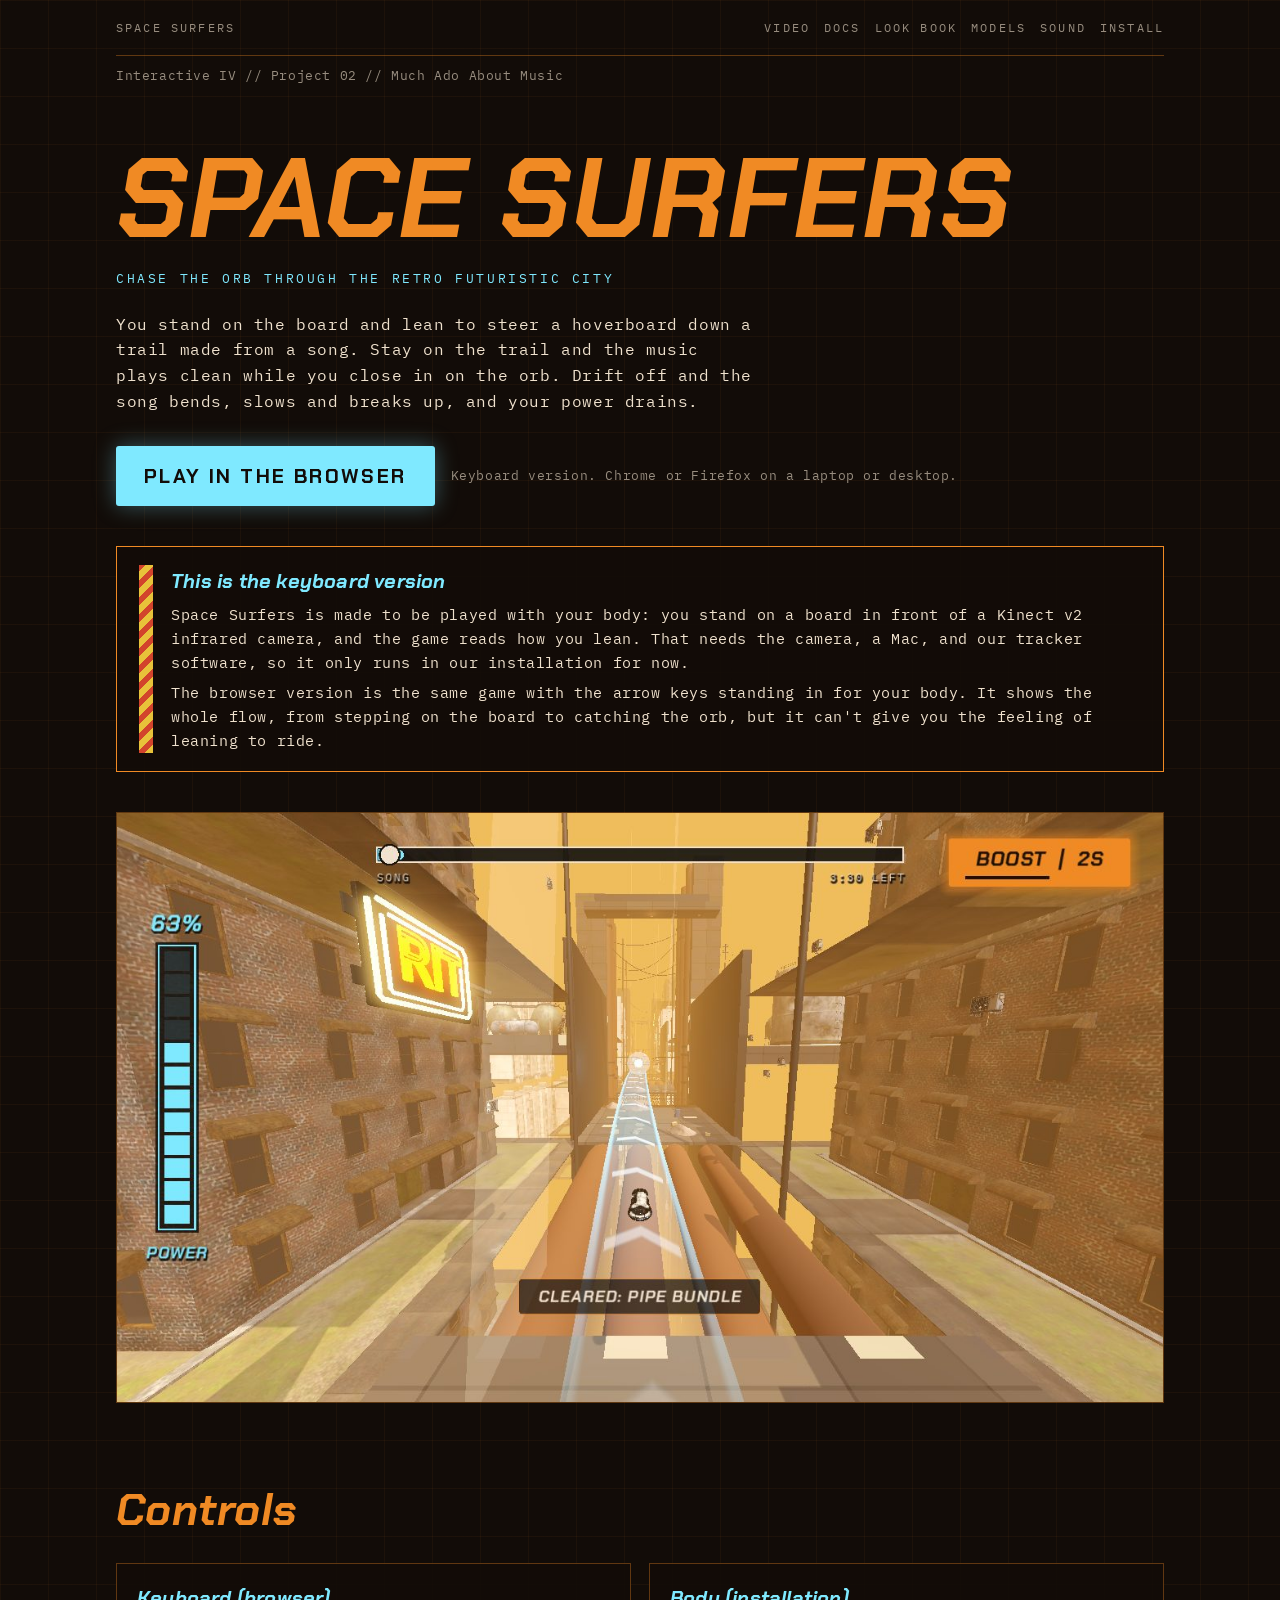
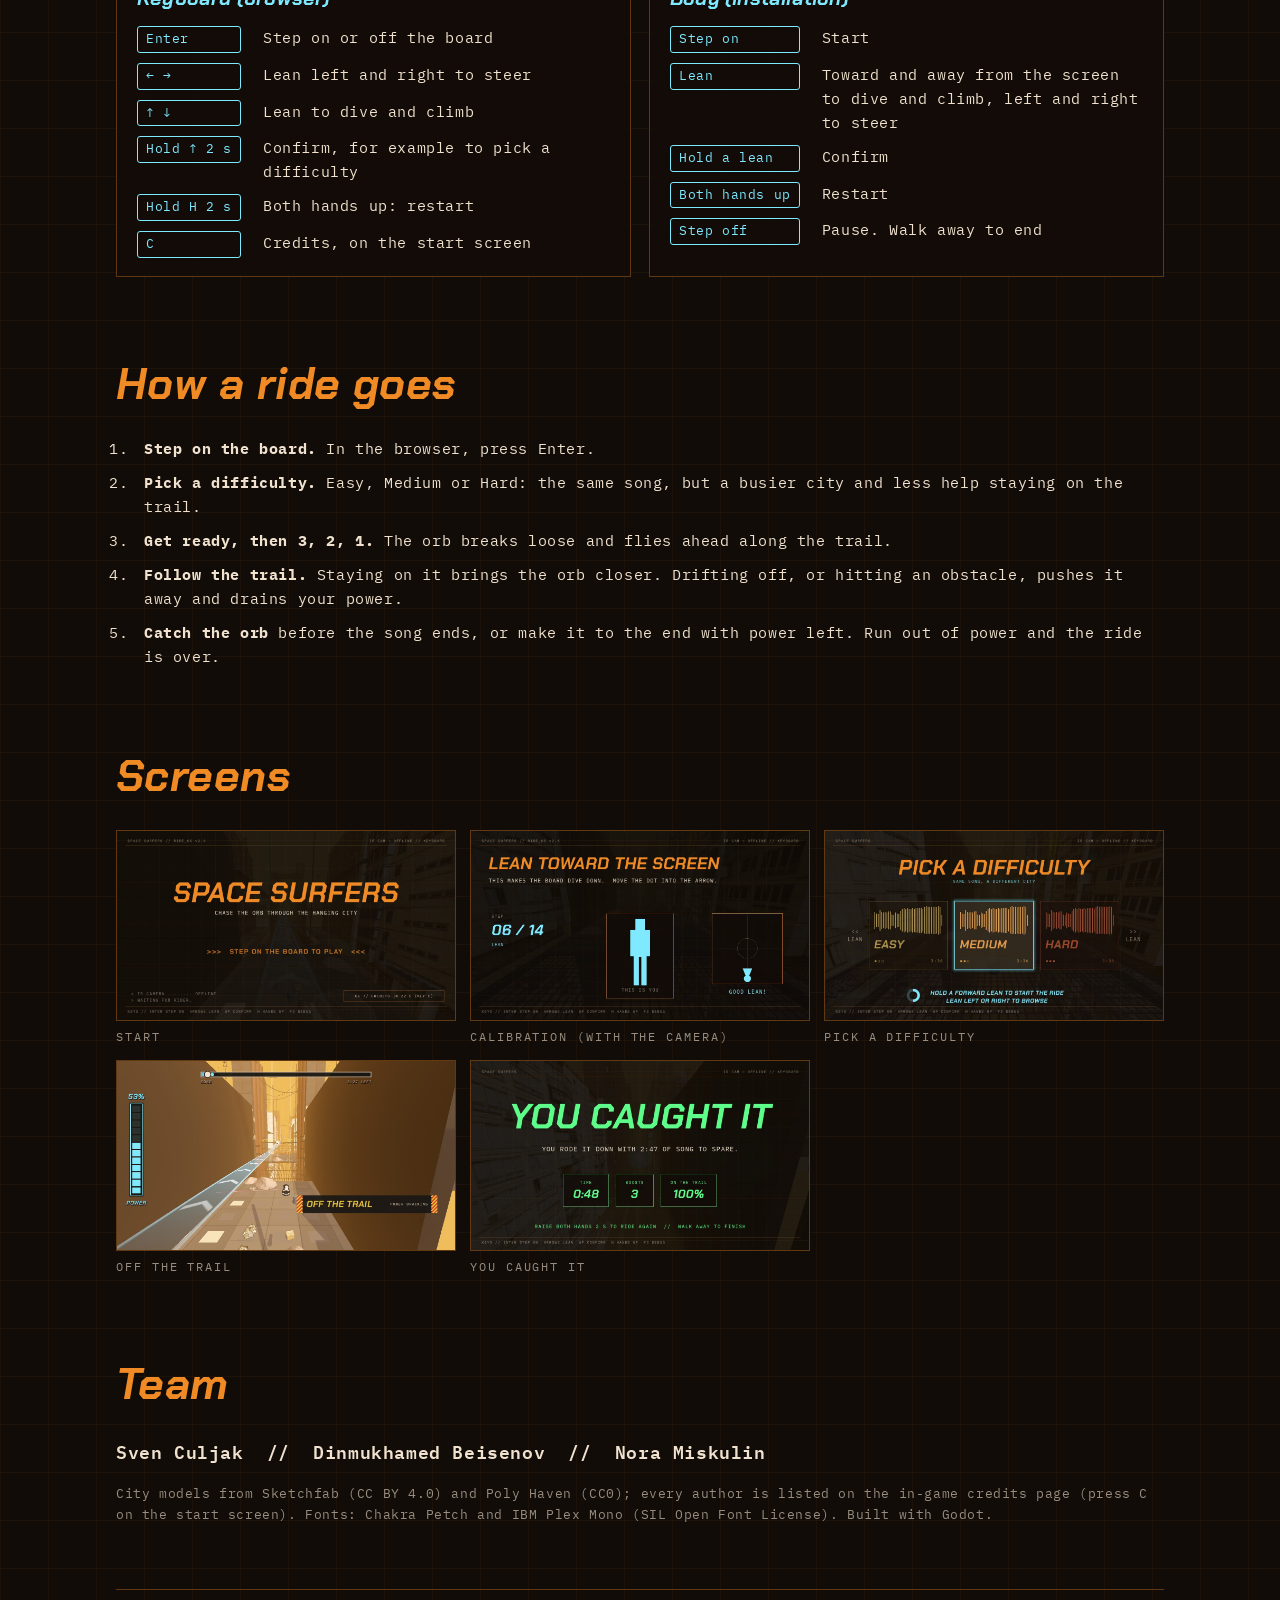
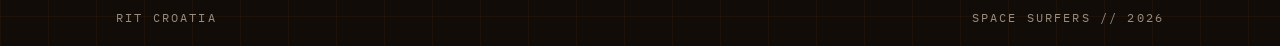
==== index.html @ fe0b9320 "Match one-pager wording: retro futuristic city, demo video Co-Authored-By: Claude Opus 5.5 <noreply@" ====
<!doctype html>
<html lang="en">
<head>
<meta charset="utf-8">
<meta name="viewport" content="width=device-width, initial-scale=1">
<title>Space Surfers</title>
<meta name="description" content="Ride a hoverboard down a trail made from a song. A body-controlled game by Sven Culjak, Dinmukhamed Beisenov and Nora Miskulin.">
<link rel="preconnect" href="https://fonts.googleapis.com">
<link rel="preconnect" href="https://fonts.gstatic.com" crossorigin>
<link href="https://fonts.googleapis.com/css2?family=Chakra+Petch:ital,wght@0,700;1,700&family=IBM+Plex+Mono:wght@400;600&display=swap" rel="stylesheet">
<style>
  :root {
    --bg: #120c08;
    --panel: rgba(18, 11, 7, 0.86);
    --orange: #f08a24;
    --blue: #7fe9ff;
    --ink: #f0e2ce;
    --dim: rgba(240, 226, 206, 0.6);
    --rule: rgba(240, 138, 36, 0.35);
  }
  * { box-sizing: border-box; }
  html { scroll-behavior: smooth; }
  body {
    margin: 0;
    background-color: var(--bg);
    background-image:
      linear-gradient(rgba(240, 138, 36, 0.05) 1px, transparent 1px),
      linear-gradient(90deg, rgba(240, 138, 36, 0.05) 1px, transparent 1px);
    background-size: 48px 48px;
    color: var(--ink);
    font-family: "IBM Plex Mono", ui-monospace, Menlo, monospace;
    font-size: 15px;
    line-height: 1.6;
    letter-spacing: 0.04em;
  }
  a { color: var(--blue); }
  .wrap { max-width: 1080px; margin: 0 auto; padding: 0 16px; }
  header.bar, footer.bar {
    display: flex; justify-content: space-between; gap: 16px; flex-wrap: wrap;
    font-size: 12px; color: var(--dim); text-transform: uppercase; letter-spacing: 0.18em;
    padding: 18px 0; border-bottom: 1px solid var(--rule);
  }
  .topnav { display: flex; gap: 14px; flex-wrap: wrap; }
  .topnav a { color: var(--dim); text-decoration: none; }
  .topnav a:hover { color: var(--orange); }
  footer.bar { border-bottom: 0; border-top: 1px solid var(--rule); margin-top: 64px; }
  h1, h2, h3 { font-family: "Chakra Petch", sans-serif; font-style: italic; font-weight: 700; color: var(--orange); margin: 0; letter-spacing: 0.01em; }
  h1 { font-size: clamp(48px, 10vw, 112px); line-height: 1; margin-top: 56px; }
  h2 { font-size: clamp(28px, 5vw, 44px); margin: 72px 0 18px; }
  h3 { font-size: 20px; color: var(--blue); }
  .tag { font-size: 13px; color: var(--blue); text-transform: uppercase; letter-spacing: 0.2em; margin: 14px 0 0; }
  .lead { max-width: 640px; font-size: 16px; margin: 22px 0 0; }
  .cta { display: flex; gap: 16px; flex-wrap: wrap; align-items: center; margin-top: 32px; }
  .btn {
    display: inline-block; font-family: "Chakra Petch", sans-serif; font-weight: 700; font-size: 20px;
    letter-spacing: 0.12em; text-transform: uppercase; text-decoration: none;
    color: var(--bg); background: var(--blue); padding: 14px 28px; border-radius: 3px;
    box-shadow: 0 0 22px rgba(127, 233, 255, 0.35);
  }
  .btn:hover { filter: brightness(1.1); }
  .note { font-size: 13px; color: var(--dim); }
  .hero-shot { margin-top: 40px; border: 1px solid var(--rule); width: 100%; height: auto; display: block; }
  .notice {
    margin-top: 40px; border: 1px solid var(--orange); background: var(--panel); padding: 18px 22px;
    display: grid; grid-template-columns: 14px 1fr; gap: 18px;
  }
  .notice .stripe { background: repeating-linear-gradient(-45deg, #e8c23a 0 6px, #d2442c 6px 12px); }
  .notice p { margin: 6px 0 0; }
  .grid { display: grid; gap: 18px; grid-template-columns: repeat(auto-fit, minmax(240px, 1fr)); }
  .card { border: 1px solid var(--rule); background: var(--panel); padding: 18px 20px; }
  .card p { margin: 8px 0 0; }
  .keys { display: grid; grid-template-columns: max-content 1fr; gap: 10px 22px; align-items: baseline; }
  kbd {
    font-family: inherit; font-size: 13px; color: var(--blue); border: 1px solid var(--blue);
    padding: 2px 8px; border-radius: 3px; white-space: nowrap;
  }
  ol.steps { padding-left: 22px; margin: 0; }
  ol.steps li { margin: 0 0 10px; padding-left: 6px; }
  .shots { display: grid; gap: 14px; grid-template-columns: repeat(auto-fit, minmax(300px, 1fr)); }
  figure { margin: 0; }
  figure img { width: 100%; height: auto; aspect-ratio: 16 / 9; object-fit: cover; display: block; border: 1px solid var(--rule); }
  figcaption { font-size: 12px; color: var(--dim); text-transform: uppercase; letter-spacing: 0.16em; margin-top: 6px; }
  .team-names { font-size: 18px; font-weight: 600; margin: 0; }
  @media (max-width: 560px) {
    .keys { grid-template-columns: 1fr; gap: 2px; }
    .keys > span { margin-bottom: 10px; }
  }
</style>
</head>
<body>
<div class="wrap">
  <header class="bar">
    <span>Space Surfers</span>
    <nav class="topnav"><a href="video/">Video</a><a href="docs/">Docs</a><a href="lookbook/">Look book</a><a href="models/">Models</a><a href="sound/">Sound</a><a href="install/">Install</a></nav>
  </header>
  <p class="note" style="margin:10px 0 0">Interactive IV // Project 02 // Much Ado About Music</p>

  <h1>SPACE SURFERS</h1>
  <p class="tag">Chase the orb through the retro futuristic city</p>
  <p class="lead">You stand on the board and lean to steer a hoverboard down a trail made from a song. Stay on the trail and the music plays clean while you close in on the orb. Drift off and the song bends, slows and breaks up, and your power drains.</p>
  <div class="cta">
    <a class="btn" href="play/">Play in the browser</a>
    <span class="note">Keyboard version. Chrome or Firefox on a laptop or desktop.</span>
  </div>

  <div class="notice">
    <div class="stripe" aria-hidden="true"></div>
    <div>
      <h3>This is the keyboard version</h3>
      <p>Space Surfers is made to be played with your body: you stand on a board in front of a Kinect v2 infrared camera, and the game reads how you lean. That needs the camera, a Mac, and our tracker software, so it only runs in our installation for now.</p>
      <p>The browser version is the same game with the arrow keys standing in for your body. It shows the whole flow, from stepping on the board to catching the orb, but it can't give you the feeling of leaning to ride.</p>
    </div>
  </div>

  <img class="hero-shot" src="img/ride.jpg" alt="Riding the blue trail between apartment blocks, with the power meter on the left and the song bar at the top" width="1280" height="720">

  <h2>Controls</h2>
  <div class="grid">
    <div class="card">
      <h3>Keyboard (browser)</h3>
      <div class="keys" style="margin-top:12px">
        <kbd>Enter</kbd><span>Step on or off the board</span>
        <kbd>← →</kbd><span>Lean left and right to steer</span>
        <kbd>↑ ↓</kbd><span>Lean to dive and climb</span>
        <kbd>Hold ↑ 2 s</kbd><span>Confirm, for example to pick a difficulty</span>
        <kbd>Hold H 2 s</kbd><span>Both hands up: restart</span>
        <kbd>C</kbd><span>Credits, on the start screen</span>
      </div>
    </div>
    <div class="card">
      <h3>Body (installation)</h3>
      <div class="keys" style="margin-top:12px">
        <kbd>Step on</kbd><span>Start</span>
        <kbd>Lean</kbd><span>Toward and away from the screen to dive and climb, left and right to steer</span>
        <kbd>Hold a lean</kbd><span>Confirm</span>
        <kbd>Both hands up</kbd><span>Restart</span>
        <kbd>Step off</kbd><span>Pause. Walk away to end</span>
      </div>
    </div>
  </div>

  <h2>How a ride goes</h2>
  <ol class="steps">
    <li><b>Step on the board.</b> In the browser, press Enter.</li>
    <li><b>Pick a difficulty.</b> Easy, Medium or Hard: the same song, but a busier city and less help staying on the trail.</li>
    <li><b>Get ready, then 3, 2, 1.</b> The orb breaks loose and flies ahead along the trail.</li>
    <li><b>Follow the trail.</b> Staying on it brings the orb closer. Drifting off, or hitting an obstacle, pushes it away and drains your power.</li>
    <li><b>Catch the orb</b> before the song ends, or make it to the end with power left. Run out of power and the ride is over.</li>
  </ol>

  <h2>Screens</h2>
  <div class="shots">
    <figure><img src="img/start.jpg" alt="Start screen" loading="lazy" width="1280" height="720"><figcaption>Start</figcaption></figure>
    <figure><img src="img/calibrate.jpg" alt="Calibration: lean toward the screen, with a live lean meter" loading="lazy" width="1280" height="720"><figcaption>Calibration (with the camera)</figcaption></figure>
    <figure><img src="img/pick.jpg" alt="Pick a difficulty: Easy, Medium, Hard cards with the song's waveform" loading="lazy" width="1280" height="720"><figcaption>Pick a difficulty</figcaption></figure>
    <figure><img src="img/offtrail.jpg" alt="Off the trail warning while riding" loading="lazy" width="1280" height="720"><figcaption>Off the trail</figcaption></figure>
    <figure><img src="img/won.jpg" alt="You caught it: time, boosts and time on the trail" loading="lazy" width="1280" height="720"><figcaption>You caught it</figcaption></figure>
  </div>

  <h2>Team</h2>
  <p class="team-names">Sven Culjak &nbsp;//&nbsp; Dinmukhamed Beisenov &nbsp;//&nbsp; Nora Miskulin</p>
  <p class="note" style="margin-top:18px">City models from Sketchfab (CC BY 4.0) and Poly Haven (CC0); every author is listed on the in-game credits page (press C on the start screen). Fonts: Chakra Petch and IBM Plex Mono (SIL Open Font License). Built with Godot.</p>

  <footer class="bar">
    <span>RIT Croatia</span>
    <span>Space Surfers // 2026</span>
  </footer>
</div>
</body>
</html>
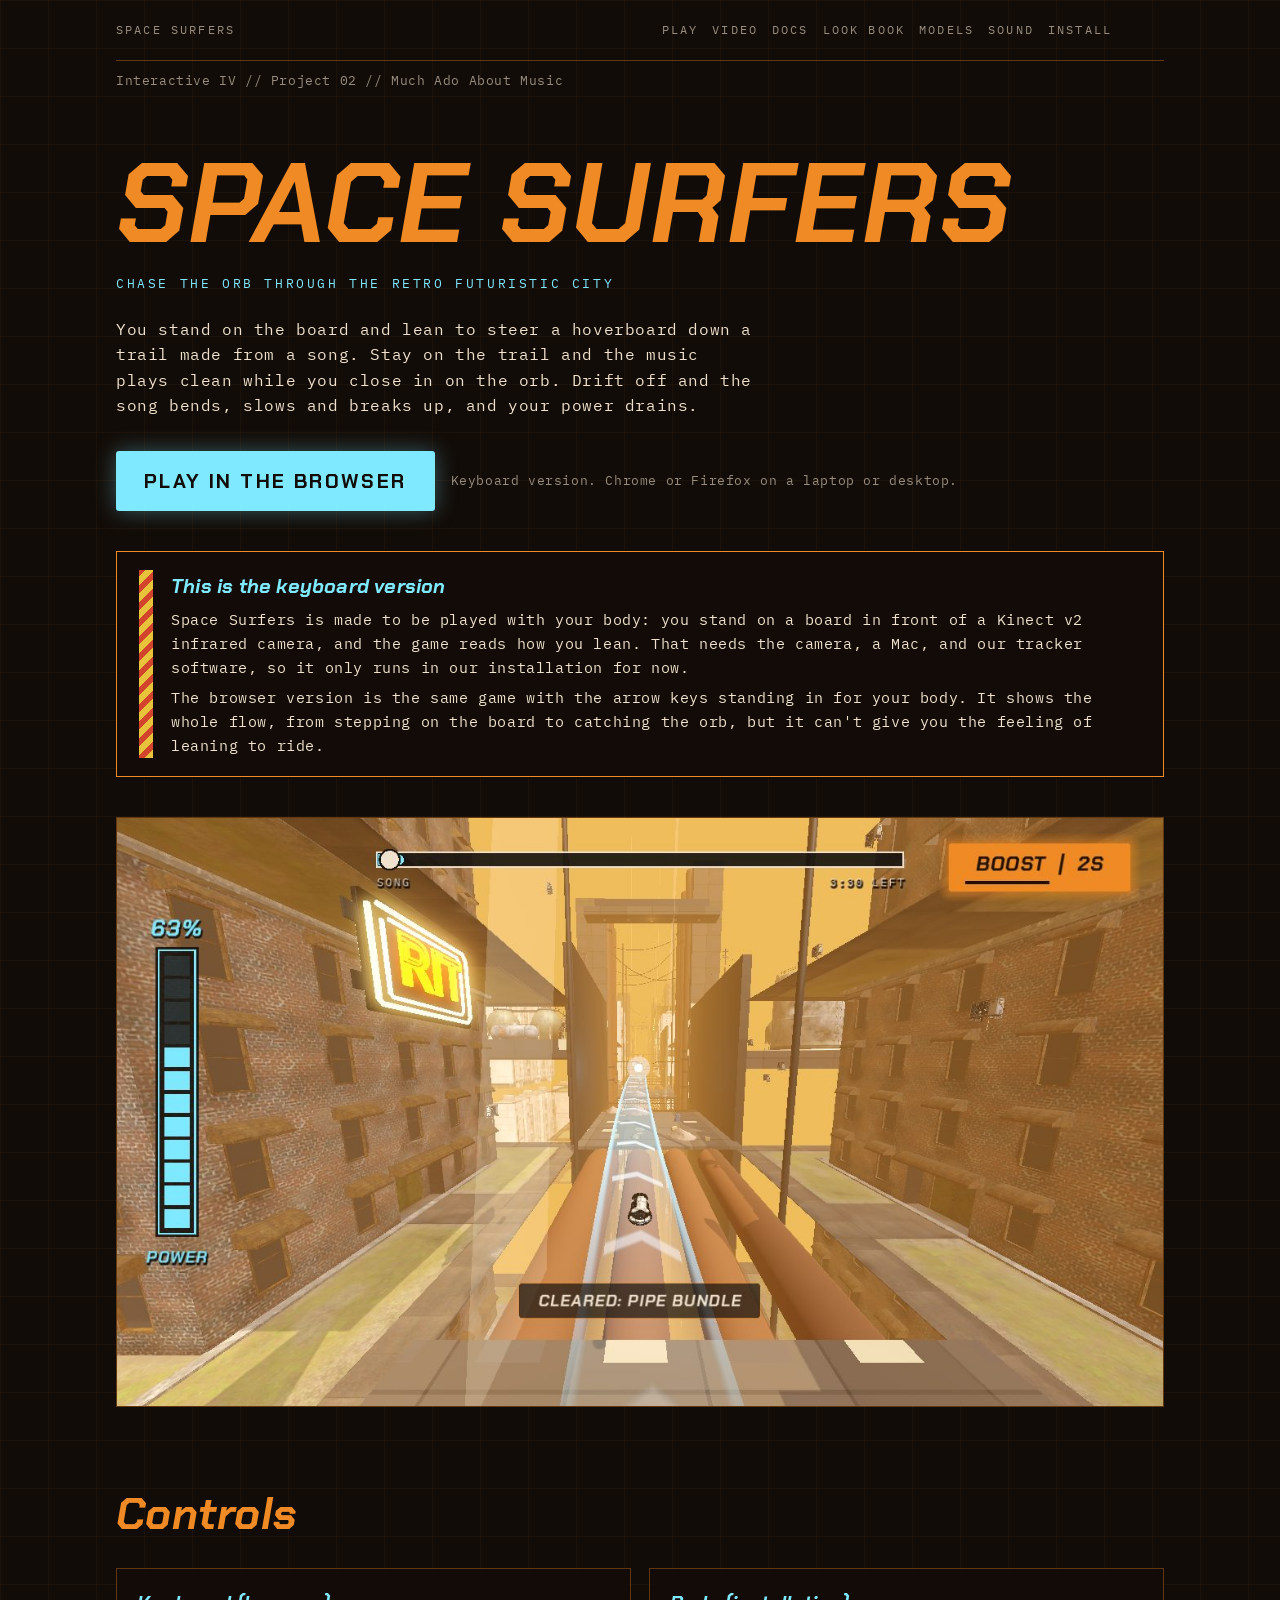
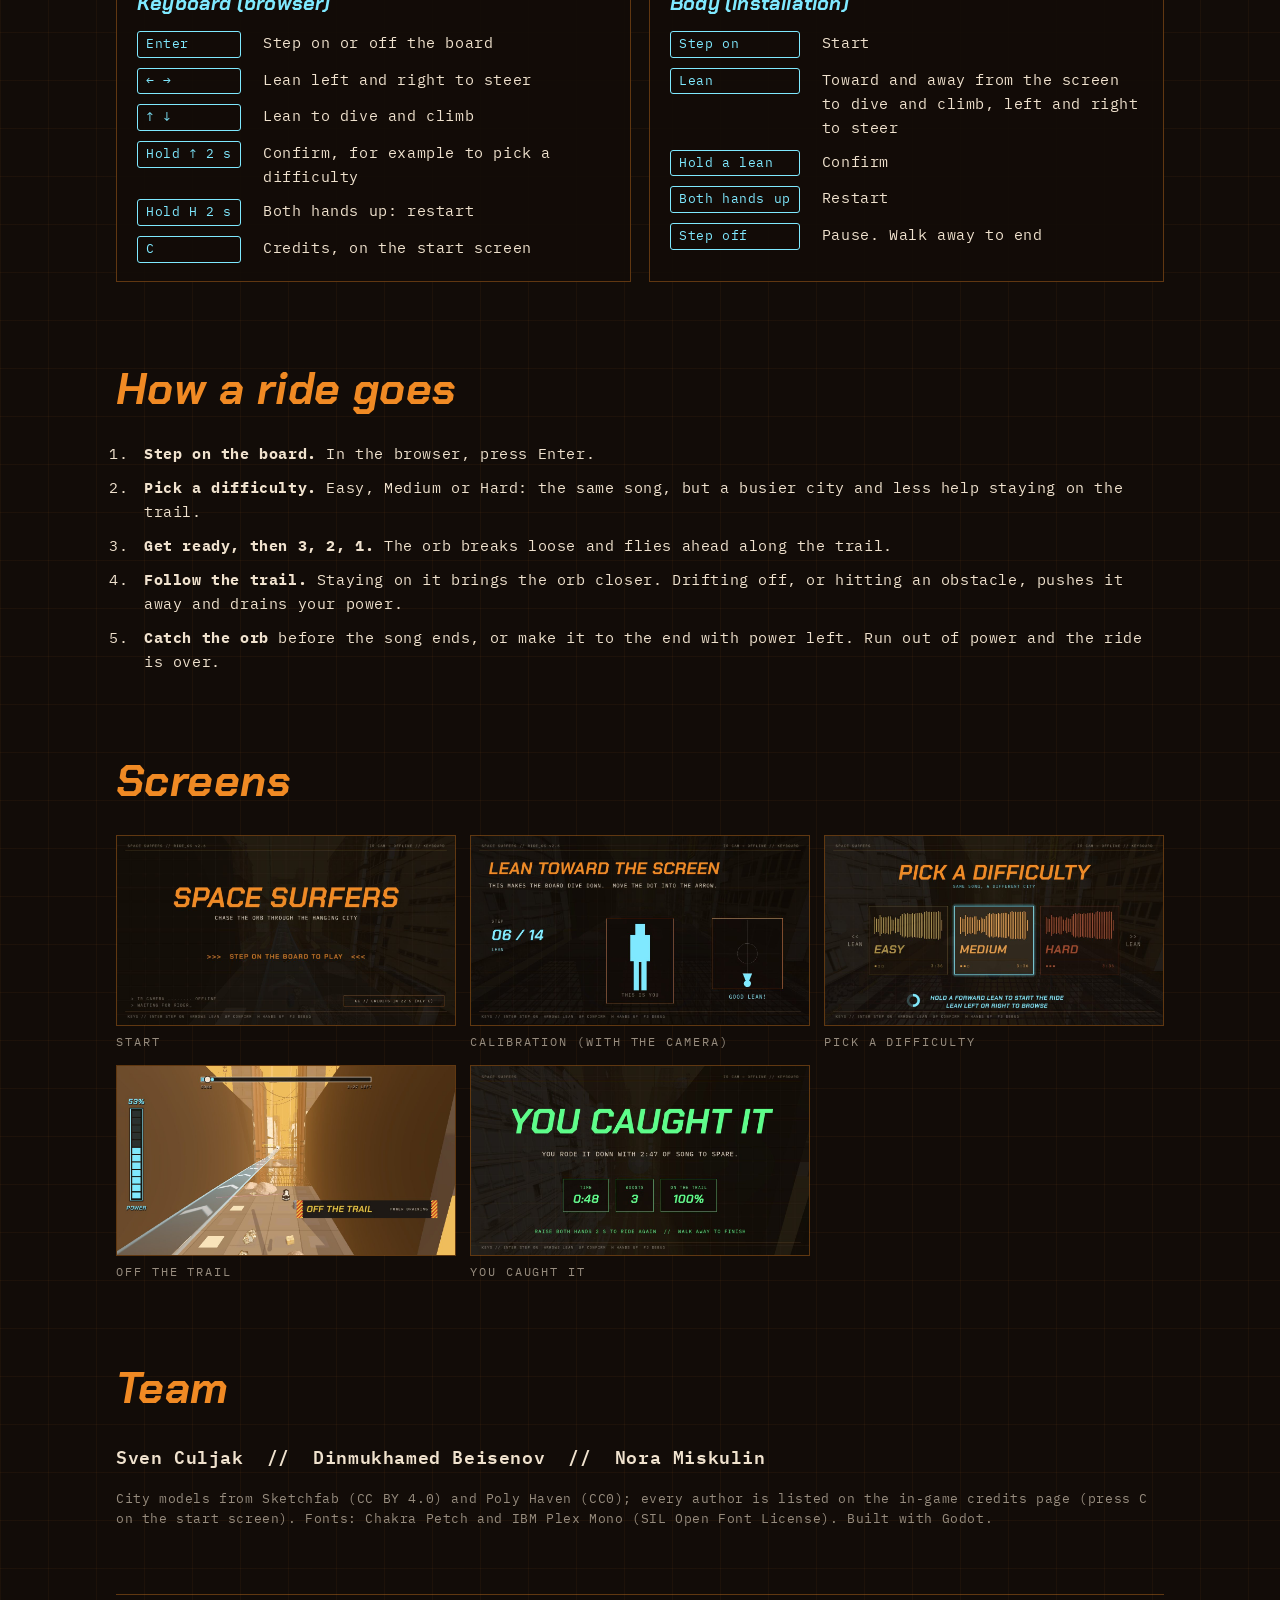
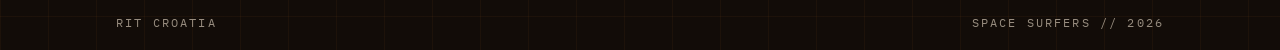
==== commit f565302a: "Header: nav sits in the same place on every page Co-Authored-By: Claude Opus 5.5 <noreply@anthropic." ====
--- a/index.html
+++ b/index.html
@@ -40,7 +40,10 @@
     font-size: 12px; color: var(--dim); text-transform: uppercase; letter-spacing: 0.18em;
     padding: 18px 0; border-bottom: 1px solid var(--rule);
   }
-  .topnav { display: flex; gap: 14px; flex-wrap: wrap; }
+  header.bar { justify-content: flex-start; align-items: center; padding: 12px 0; }
+  .topnav { display: flex; gap: 14px; flex-wrap: wrap; margin-left: auto; }
+  .theme-slot { width: 36px; height: 36px; flex: none; }
+  footer.bar { justify-content: space-between; }
   .topnav a { color: var(--dim); text-decoration: none; }
   .topnav a:hover { color: var(--orange); }
   footer.bar { border-bottom: 0; border-top: 1px solid var(--rule); margin-top: 64px; }
@@ -91,7 +94,8 @@
 <div class="wrap">
   <header class="bar">
     <span>Space Surfers</span>
-    <nav class="topnav"><a href="video/">Video</a><a href="docs/">Docs</a><a href="lookbook/">Look book</a><a href="models/">Models</a><a href="sound/">Sound</a><a href="install/">Install</a></nav>
+    <nav class="topnav"><a href="play/">Play</a><a href="video/">Video</a><a href="docs/">Docs</a><a href="lookbook/">Look book</a><a href="models/">Models</a><a href="sound/">Sound</a><a href="install/">Install</a></nav>
+    <span class="theme-slot" aria-hidden="true"></span>
   </header>
   <p class="note" style="margin:10px 0 0">Interactive IV // Project 02 // Much Ado About Music</p>
 
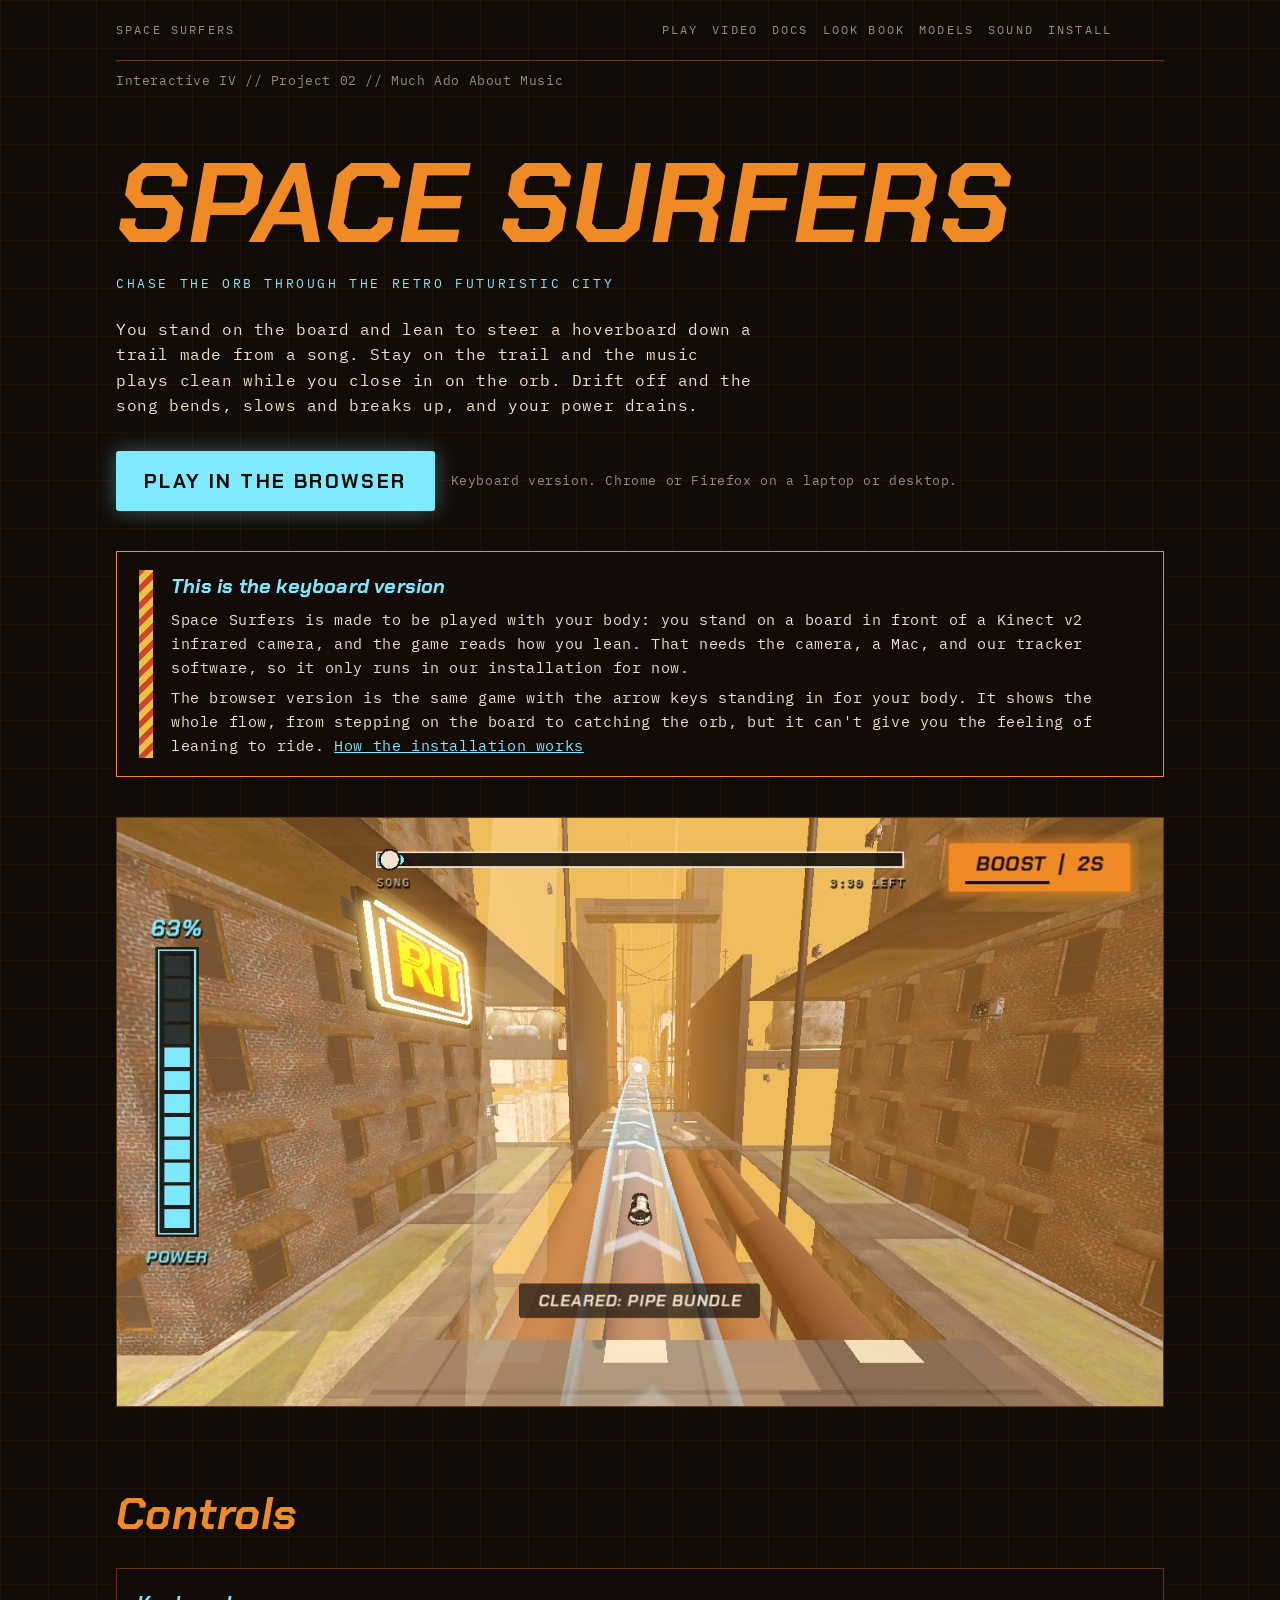
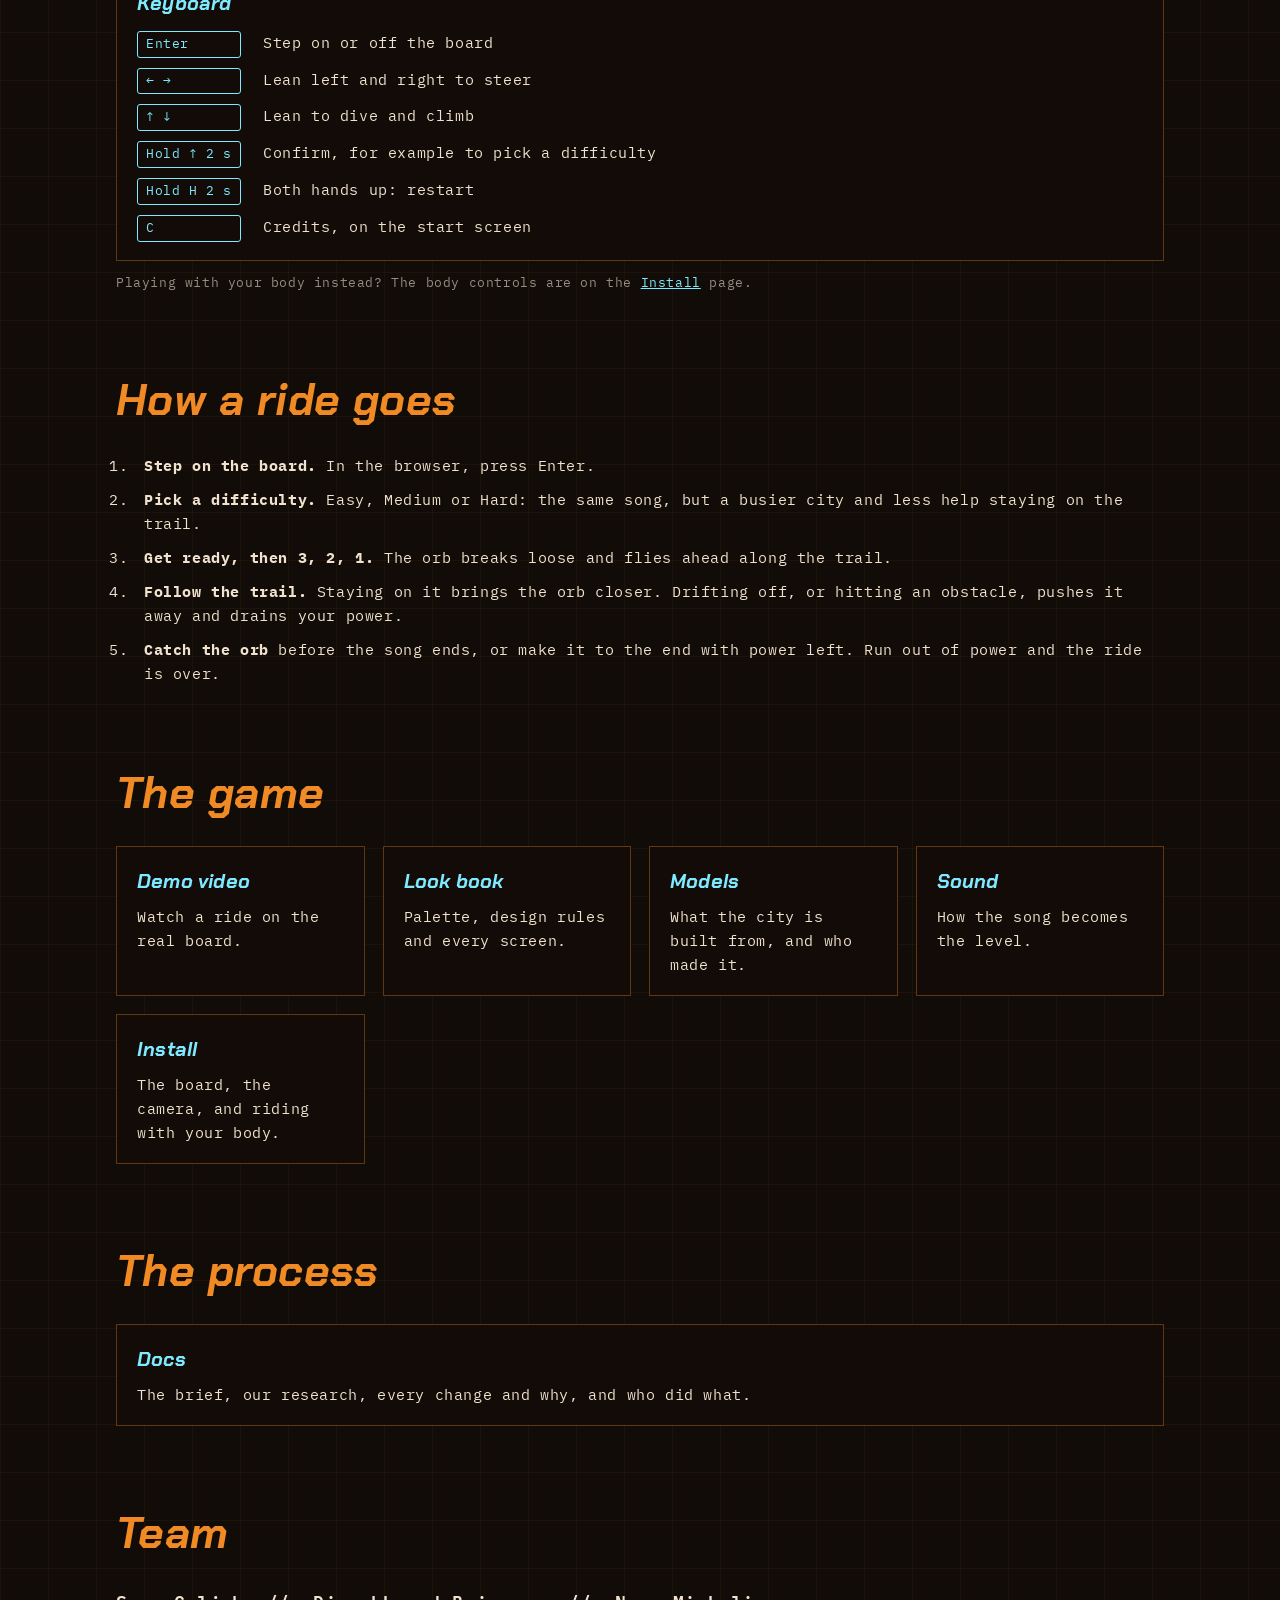
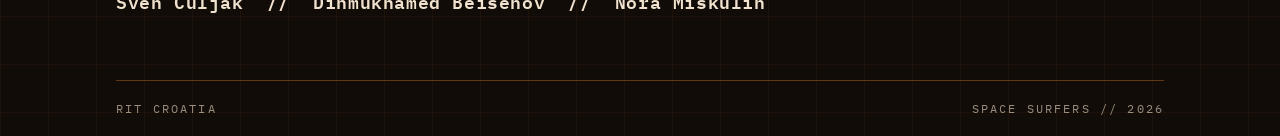
==== commit 6f81fe24: "Home is the front door: cards to every page; screens to Look book, body controls to Install Co-Autho" ====
--- a/index.html
+++ b/index.html
@@ -88,6 +88,9 @@
     .keys { grid-template-columns: 1fr; gap: 2px; }
     .keys > span { margin-bottom: 10px; }
   }
+  .explore a.card { text-decoration: none; color: var(--ink); display: block; }
+  .explore a.card:hover { border-color: var(--blue); }
+  .explore a.card h3 { color: var(--blue); }
 </style>
 </head>
 <body>
@@ -112,7 +115,7 @@
     <div>
       <h3>This is the keyboard version</h3>
       <p>Space Surfers is made to be played with your body: you stand on a board in front of a Kinect v2 infrared camera, and the game reads how you lean. That needs the camera, a Mac, and our tracker software, so it only runs in our installation for now.</p>
-      <p>The browser version is the same game with the arrow keys standing in for your body. It shows the whole flow, from stepping on the board to catching the orb, but it can't give you the feeling of leaning to ride.</p>
+      <p>The browser version is the same game with the arrow keys standing in for your body. It shows the whole flow, from stepping on the board to catching the orb, but it can't give you the feeling of leaning to ride. <a href="install/">How the installation works</a></p>
     </div>
   </div>
 
@@ -121,7 +124,7 @@
   <h2>Controls</h2>
   <div class="grid">
     <div class="card">
-      <h3>Keyboard (browser)</h3>
+      <h3>Keyboard</h3>
       <div class="keys" style="margin-top:12px">
         <kbd>Enter</kbd><span>Step on or off the board</span>
         <kbd>← →</kbd><span>Lean left and right to steer</span>
@@ -131,17 +134,8 @@
         <kbd>C</kbd><span>Credits, on the start screen</span>
       </div>
     </div>
-    <div class="card">
-      <h3>Body (installation)</h3>
-      <div class="keys" style="margin-top:12px">
-        <kbd>Step on</kbd><span>Start</span>
-        <kbd>Lean</kbd><span>Toward and away from the screen to dive and climb, left and right to steer</span>
-        <kbd>Hold a lean</kbd><span>Confirm</span>
-        <kbd>Both hands up</kbd><span>Restart</span>
-        <kbd>Step off</kbd><span>Pause. Walk away to end</span>
-      </div>
-    </div>
   </div>
+  <p class="note" style="margin-top:12px">Playing with your body instead? The body controls are on the <a href="install/">Install</a> page.</p>
 
   <h2>How a ride goes</h2>
   <ol class="steps">
@@ -152,18 +146,22 @@
     <li><b>Catch the orb</b> before the song ends, or make it to the end with power left. Run out of power and the ride is over.</li>
   </ol>
 
-  <h2>Screens</h2>
-  <div class="shots">
-    <figure><img src="img/start.jpg" alt="Start screen" loading="lazy" width="1280" height="720"><figcaption>Start</figcaption></figure>
-    <figure><img src="img/calibrate.jpg" alt="Calibration: lean toward the screen, with a live lean meter" loading="lazy" width="1280" height="720"><figcaption>Calibration (with the camera)</figcaption></figure>
-    <figure><img src="img/pick.jpg" alt="Pick a difficulty: Easy, Medium, Hard cards with the song's waveform" loading="lazy" width="1280" height="720"><figcaption>Pick a difficulty</figcaption></figure>
-    <figure><img src="img/offtrail.jpg" alt="Off the trail warning while riding" loading="lazy" width="1280" height="720"><figcaption>Off the trail</figcaption></figure>
-    <figure><img src="img/won.jpg" alt="You caught it: time, boosts and time on the trail" loading="lazy" width="1280" height="720"><figcaption>You caught it</figcaption></figure>
+  <h2>The game</h2>
+  <div class="grid explore">
+    <a class="card" href="video/"><h3>Demo video</h3><p>Watch a ride on the real board.</p></a>
+    <a class="card" href="lookbook/"><h3>Look book</h3><p>Palette, design rules and every screen.</p></a>
+    <a class="card" href="models/"><h3>Models</h3><p>What the city is built from, and who made it.</p></a>
+    <a class="card" href="sound/"><h3>Sound</h3><p>How the song becomes the level.</p></a>
+    <a class="card" href="install/"><h3>Install</h3><p>The board, the camera, and riding with your body.</p></a>
+  </div>
+
+  <h2>The process</h2>
+  <div class="grid explore">
+    <a class="card" href="docs/"><h3>Docs</h3><p>The brief, our research, every change and why, and who did what.</p></a>
   </div>
 
   <h2>Team</h2>
   <p class="team-names">Sven Culjak &nbsp;//&nbsp; Dinmukhamed Beisenov &nbsp;//&nbsp; Nora Miskulin</p>
-  <p class="note" style="margin-top:18px">City models from Sketchfab (CC BY 4.0) and Poly Haven (CC0); every author is listed on the in-game credits page (press C on the start screen). Fonts: Chakra Petch and IBM Plex Mono (SIL Open Font License). Built with Godot.</p>
 
   <footer class="bar">
     <span>RIT Croatia</span>
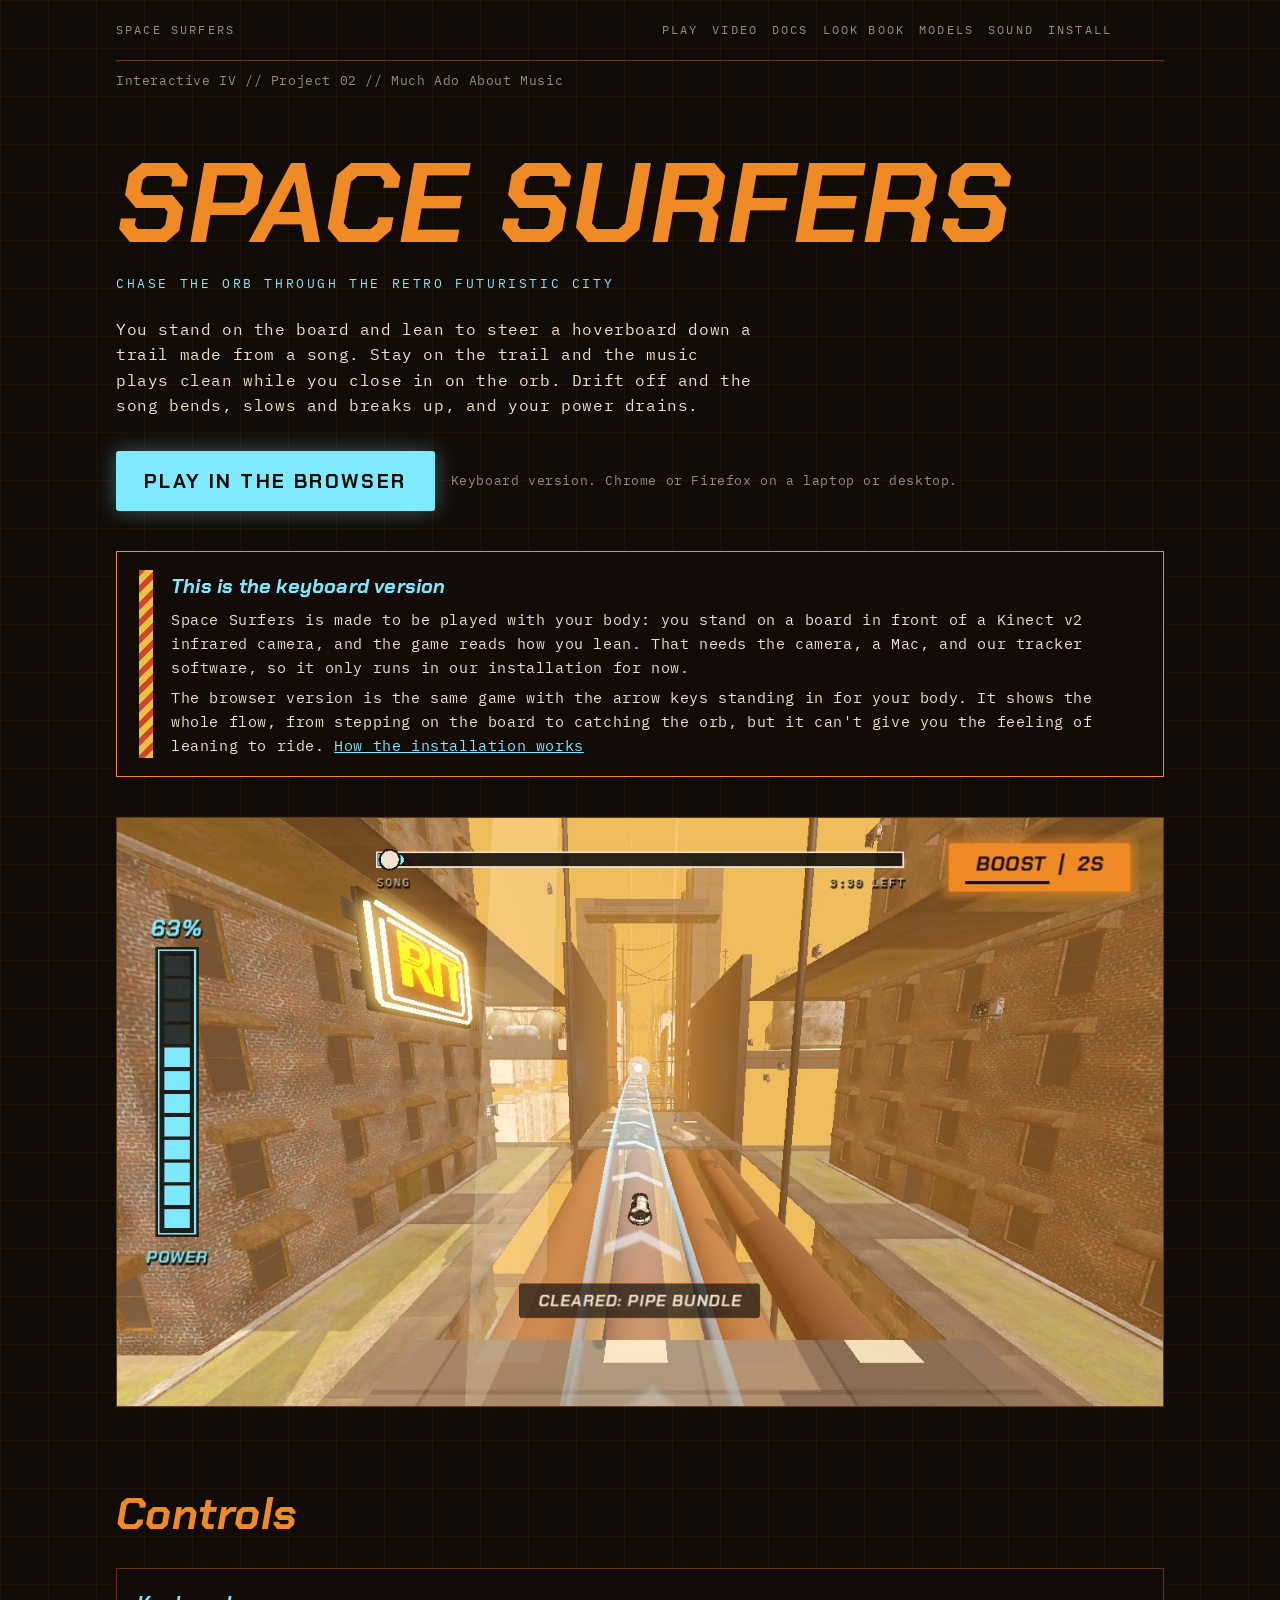
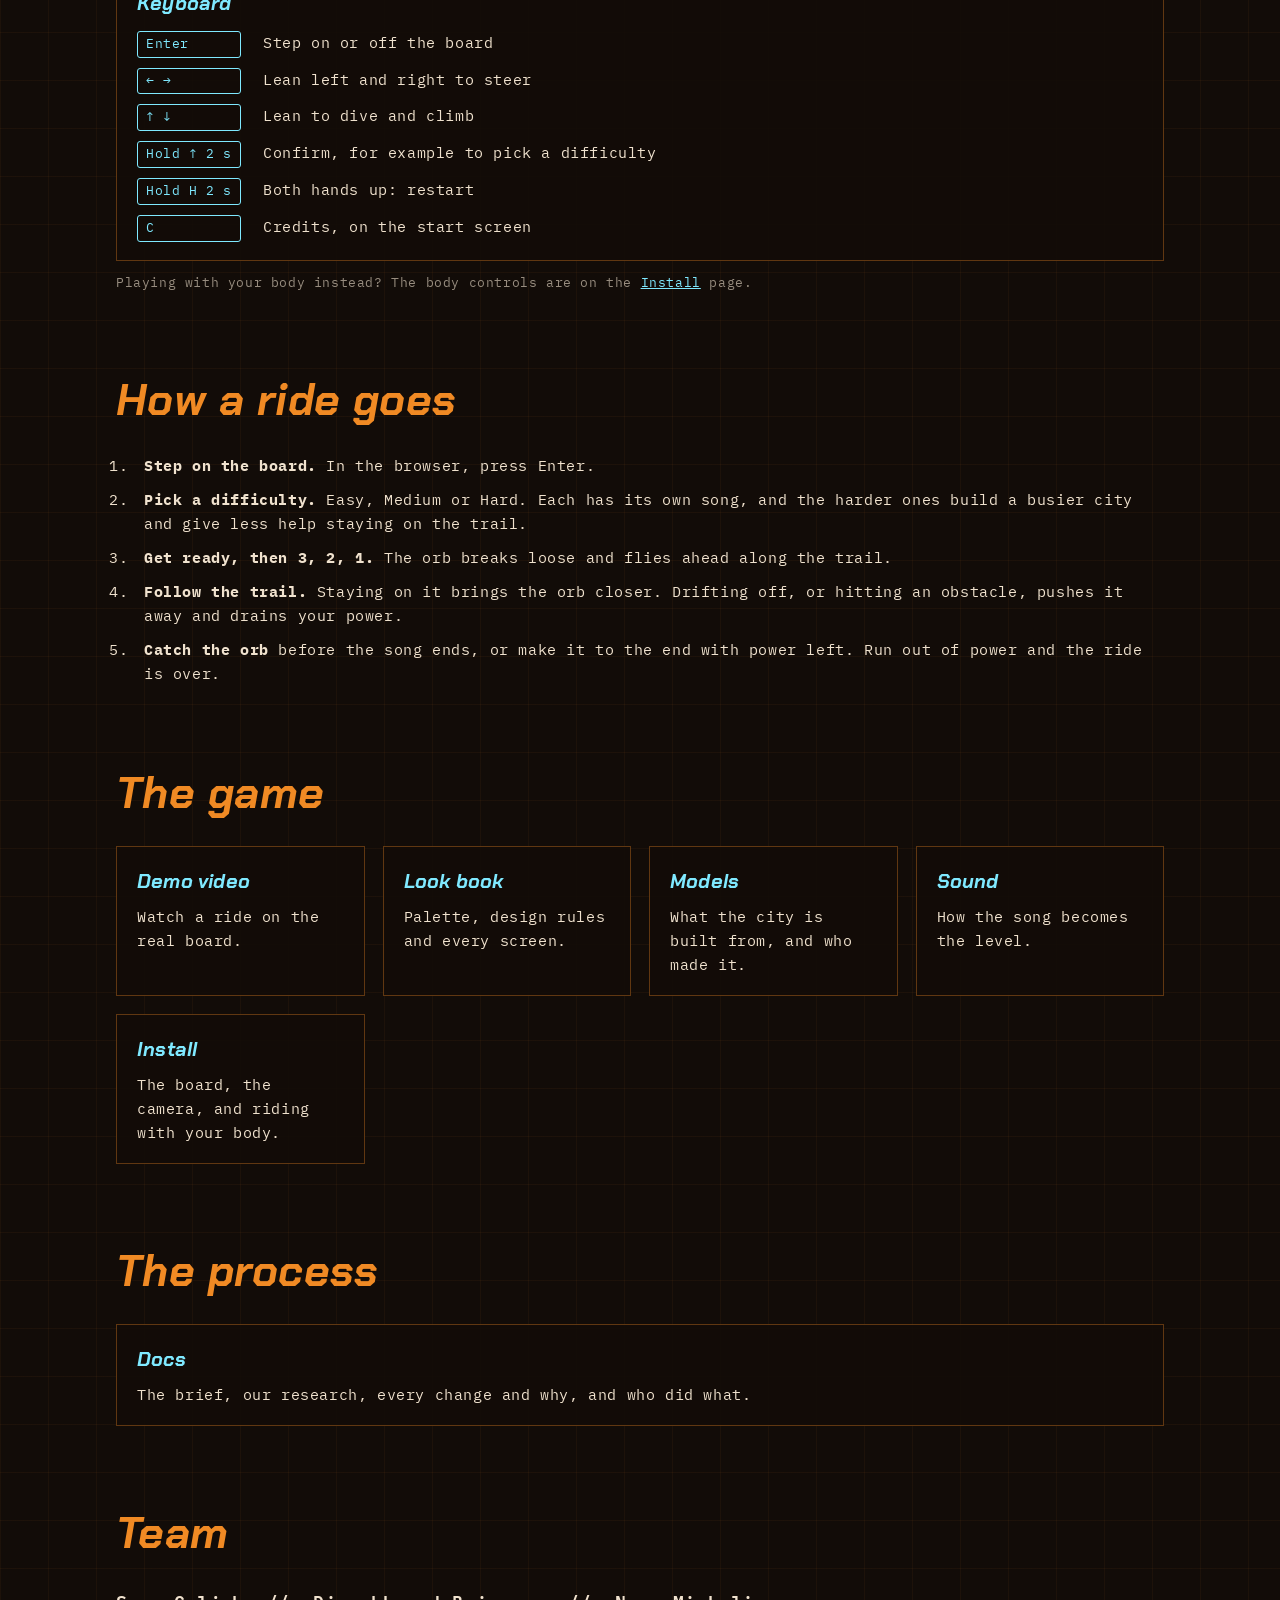
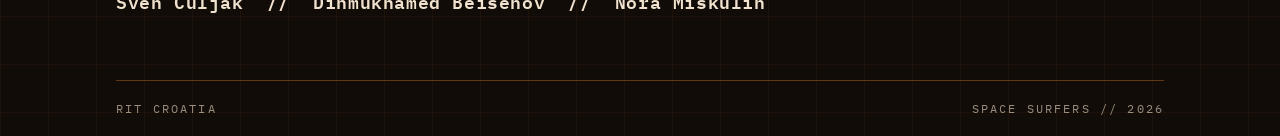
==== commit 519dd239: "Docs page: brief, research, concept, decision log, testing, status, team Home: each difficulty has i" ====
--- a/index.html
+++ b/index.html
@@ -140,7 +140,7 @@
   <h2>How a ride goes</h2>
   <ol class="steps">
     <li><b>Step on the board.</b> In the browser, press Enter.</li>
-    <li><b>Pick a difficulty.</b> Easy, Medium or Hard: the same song, but a busier city and less help staying on the trail.</li>
+    <li><b>Pick a difficulty.</b> Easy, Medium or Hard. Each has its own song, and the harder ones build a busier city and give less help staying on the trail.</li>
     <li><b>Get ready, then 3, 2, 1.</b> The orb breaks loose and flies ahead along the trail.</li>
     <li><b>Follow the trail.</b> Staying on it brings the orb closer. Drifting off, or hitting an obstacle, pushes it away and drains your power.</li>
     <li><b>Catch the orb</b> before the song ends, or make it to the end with power left. Run out of power and the ride is over.</li>
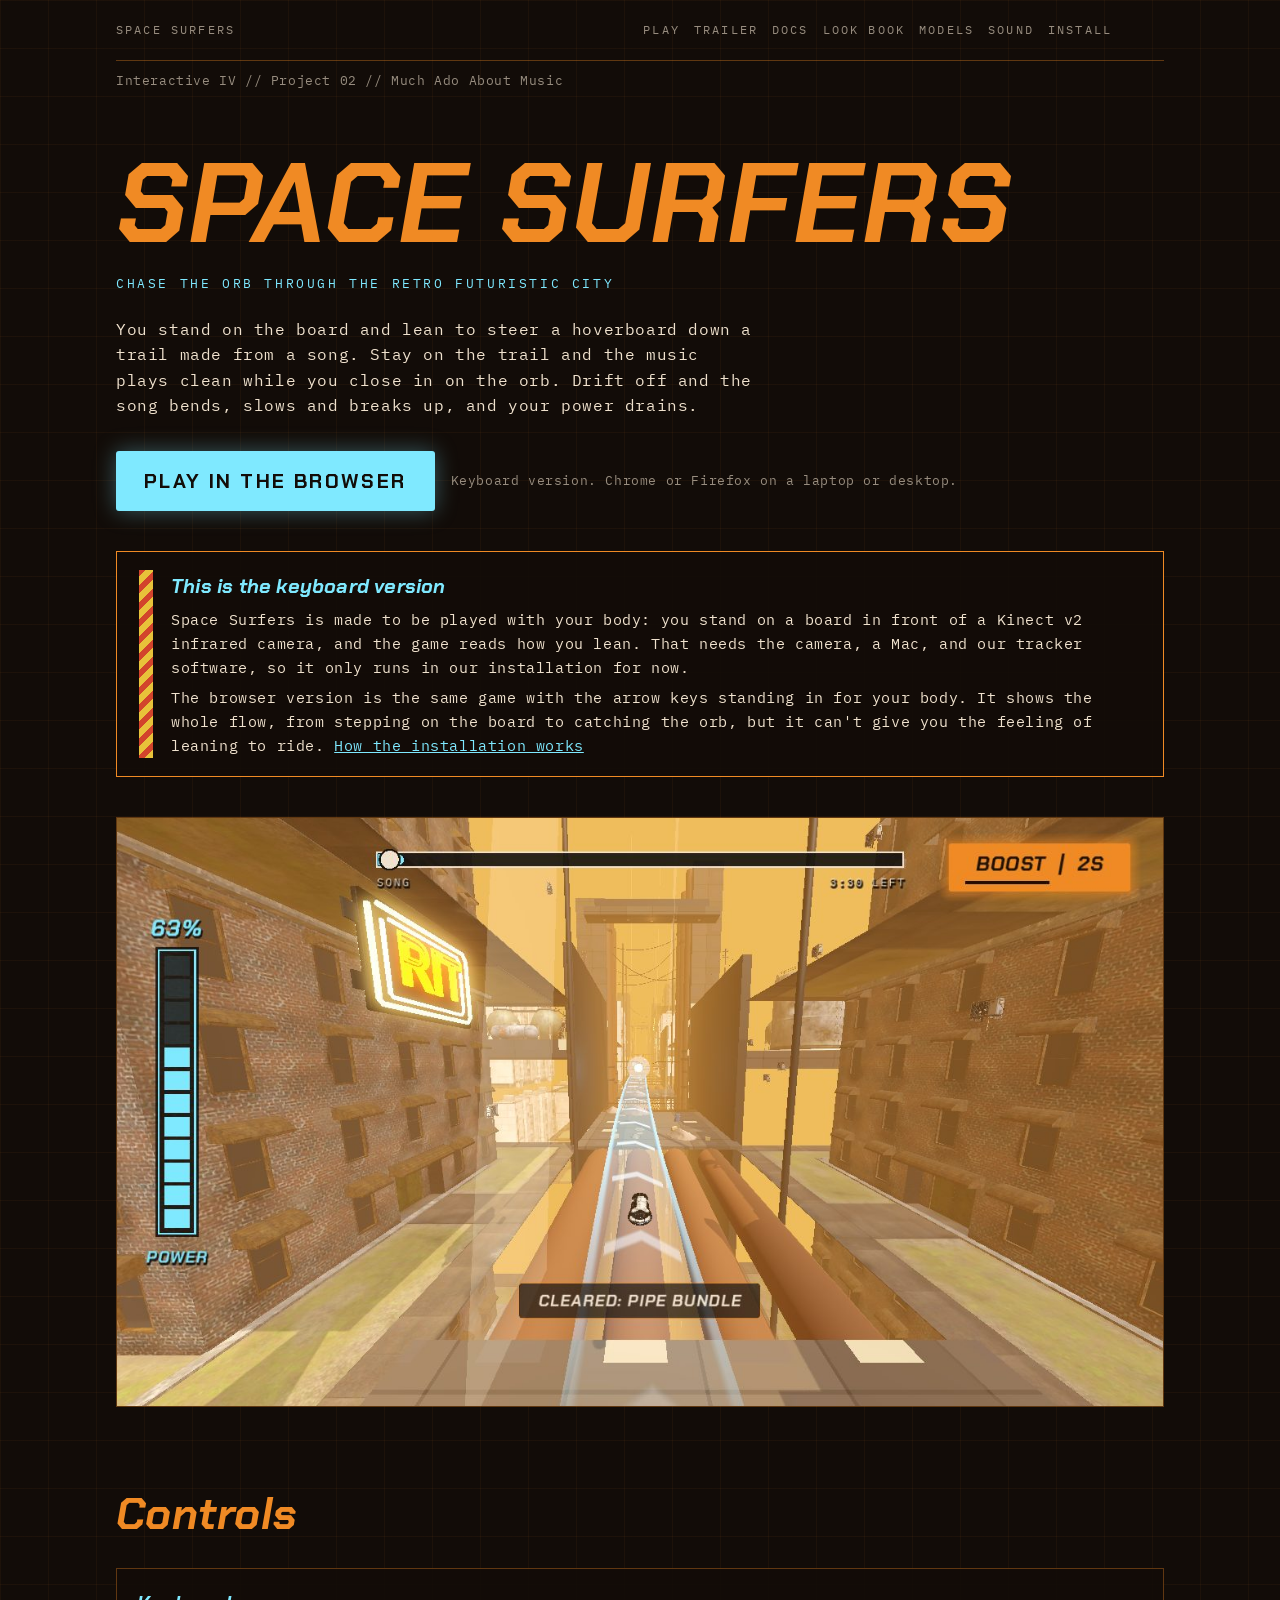
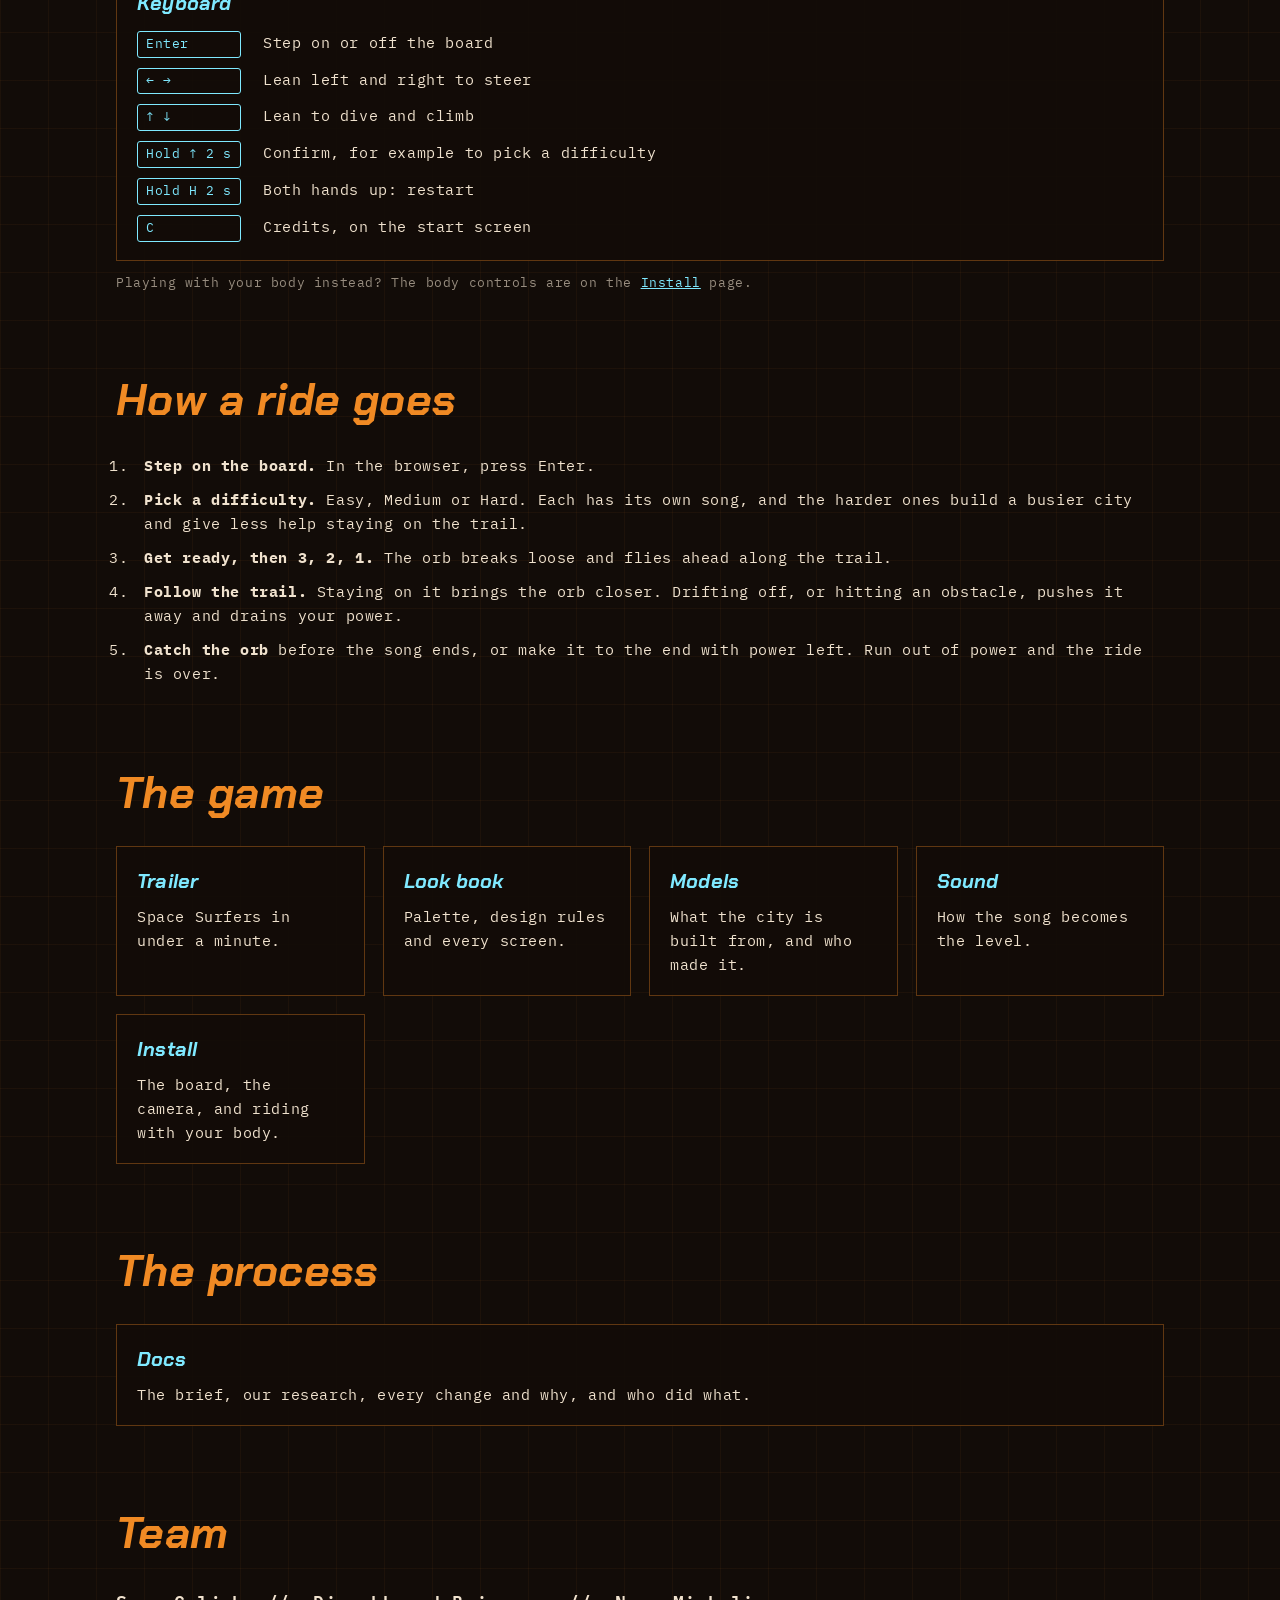
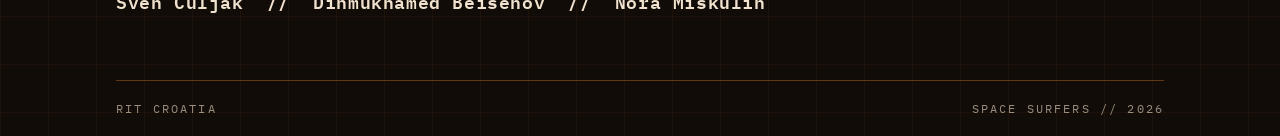
==== commit edf0331d: "Trailer: rename Video to Trailer, drop the description text Co-Authored-By: Claude Opus 5.5 <noreply" ====
--- a/index.html
+++ b/index.html
@@ -97,7 +97,7 @@
 <div class="wrap">
   <header class="bar">
     <span>Space Surfers</span>
-    <nav class="topnav"><a href="play/">Play</a><a href="video/">Video</a><a href="docs/">Docs</a><a href="lookbook/">Look book</a><a href="models/">Models</a><a href="sound/">Sound</a><a href="install/">Install</a></nav>
+    <nav class="topnav"><a href="play/">Play</a><a href="video/">Trailer</a><a href="docs/">Docs</a><a href="lookbook/">Look book</a><a href="models/">Models</a><a href="sound/">Sound</a><a href="install/">Install</a></nav>
     <span class="theme-slot" aria-hidden="true"></span>
   </header>
   <p class="note" style="margin:10px 0 0">Interactive IV // Project 02 // Much Ado About Music</p>
@@ -148,7 +148,7 @@
 
   <h2>The game</h2>
   <div class="grid explore">
-    <a class="card" href="video/"><h3>Demo video</h3><p>Watch a ride on the real board.</p></a>
+    <a class="card" href="video/"><h3>Trailer</h3><p>Space Surfers in under a minute.</p></a>
     <a class="card" href="lookbook/"><h3>Look book</h3><p>Palette, design rules and every screen.</p></a>
     <a class="card" href="models/"><h3>Models</h3><p>What the city is built from, and who made it.</p></a>
     <a class="card" href="sound/"><h3>Sound</h3><p>How the song becomes the level.</p></a>
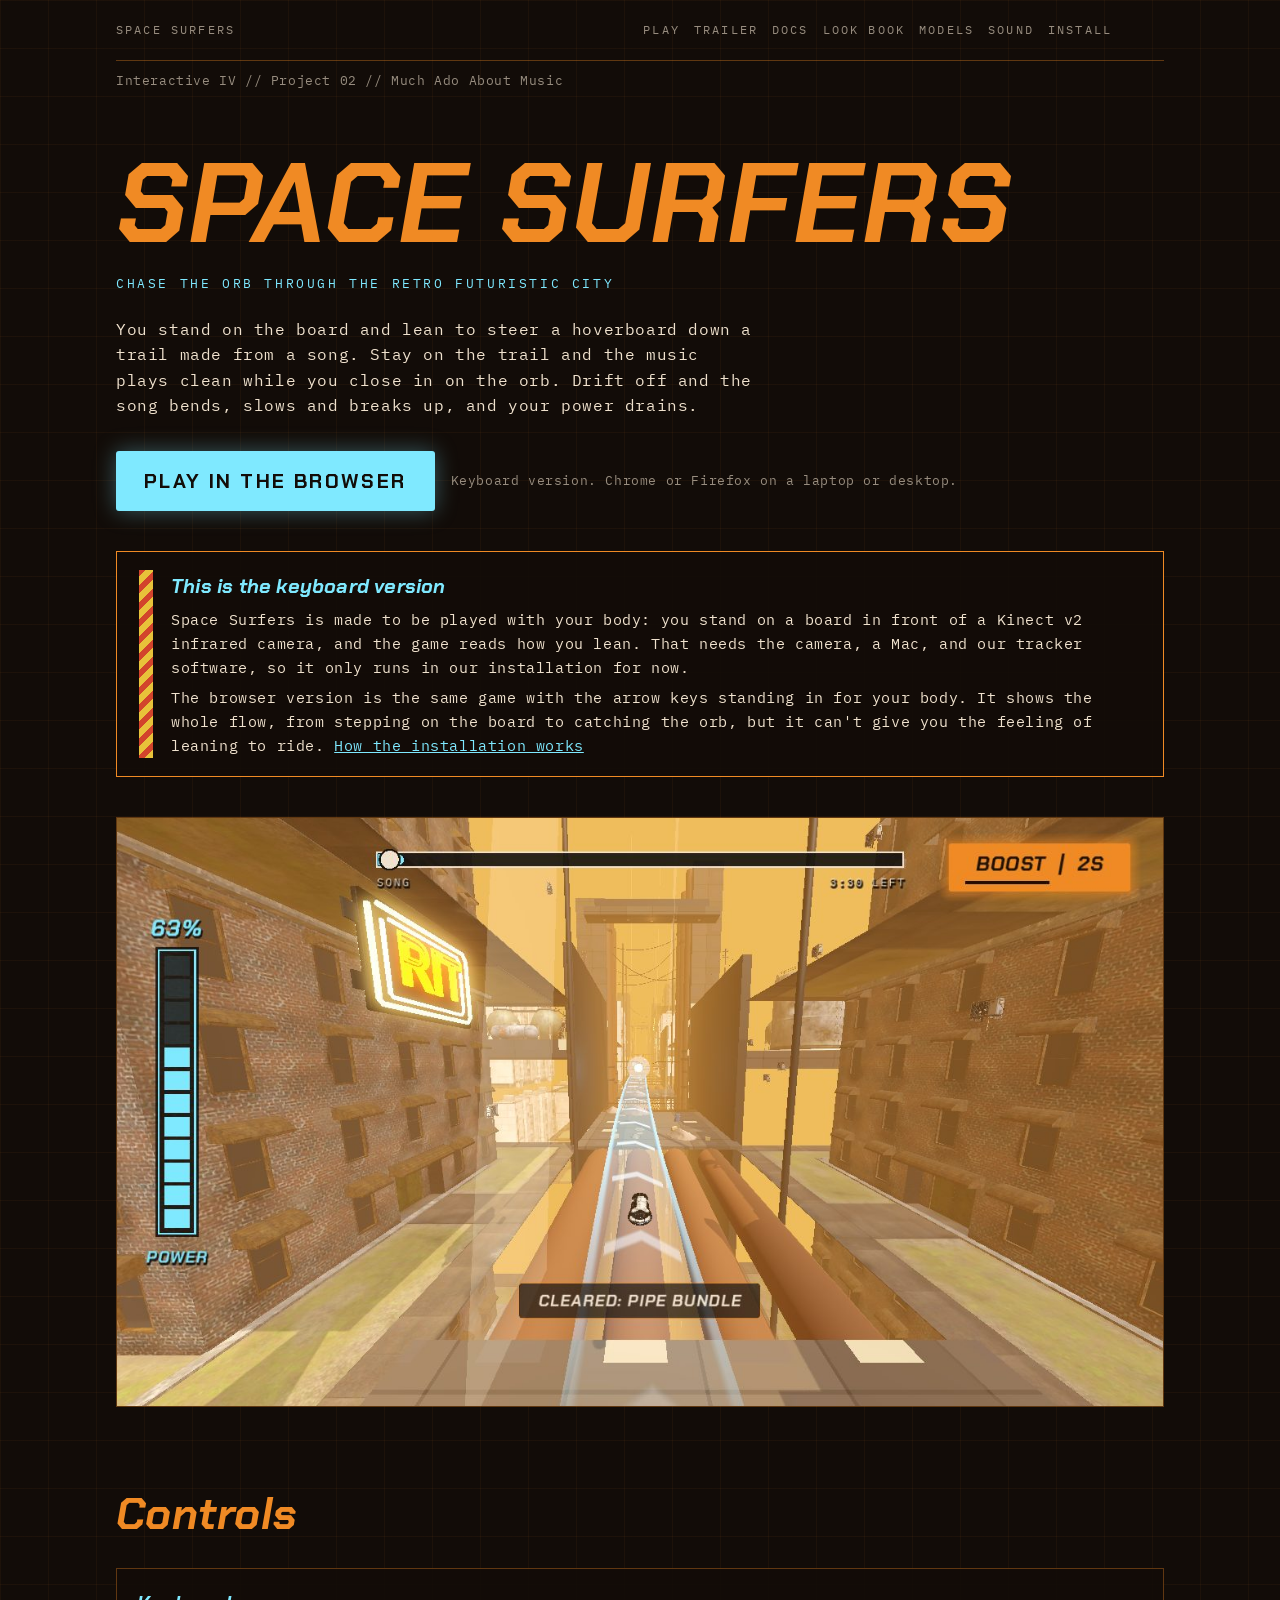
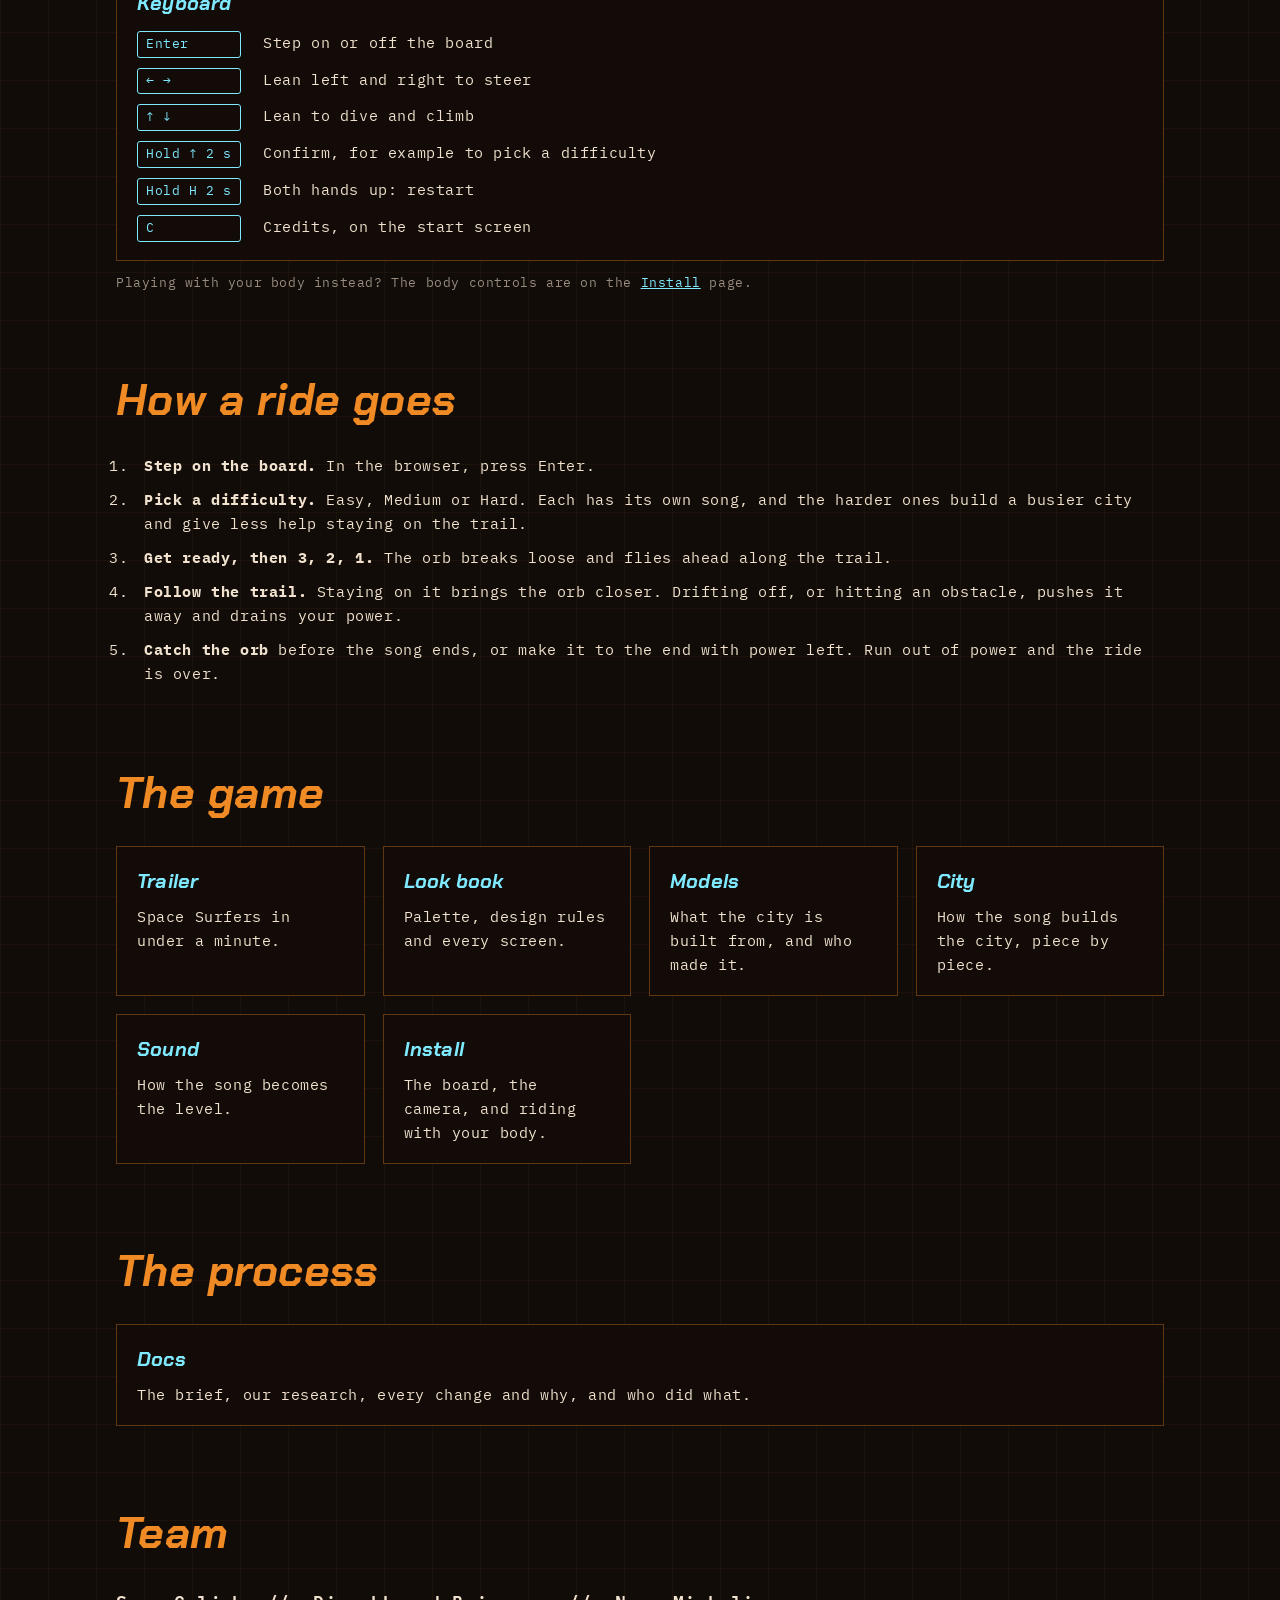
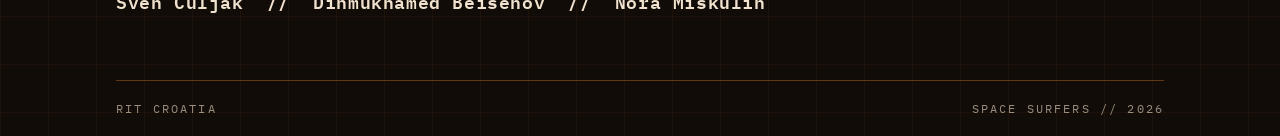
==== commit 7caabbc2: "City page: every built city piece as sketch, game render and in-game view, with counts per song Link" ====
--- a/index.html
+++ b/index.html
@@ -151,6 +151,7 @@
     <a class="card" href="video/"><h3>Trailer</h3><p>Space Surfers in under a minute.</p></a>
     <a class="card" href="lookbook/"><h3>Look book</h3><p>Palette, design rules and every screen.</p></a>
     <a class="card" href="models/"><h3>Models</h3><p>What the city is built from, and who made it.</p></a>
+    <a class="card" href="city/"><h3>City</h3><p>How the song builds the city, piece by piece.</p></a>
     <a class="card" href="sound/"><h3>Sound</h3><p>How the song becomes the level.</p></a>
     <a class="card" href="install/"><h3>Install</h3><p>The board, the camera, and riding with your body.</p></a>
   </div>
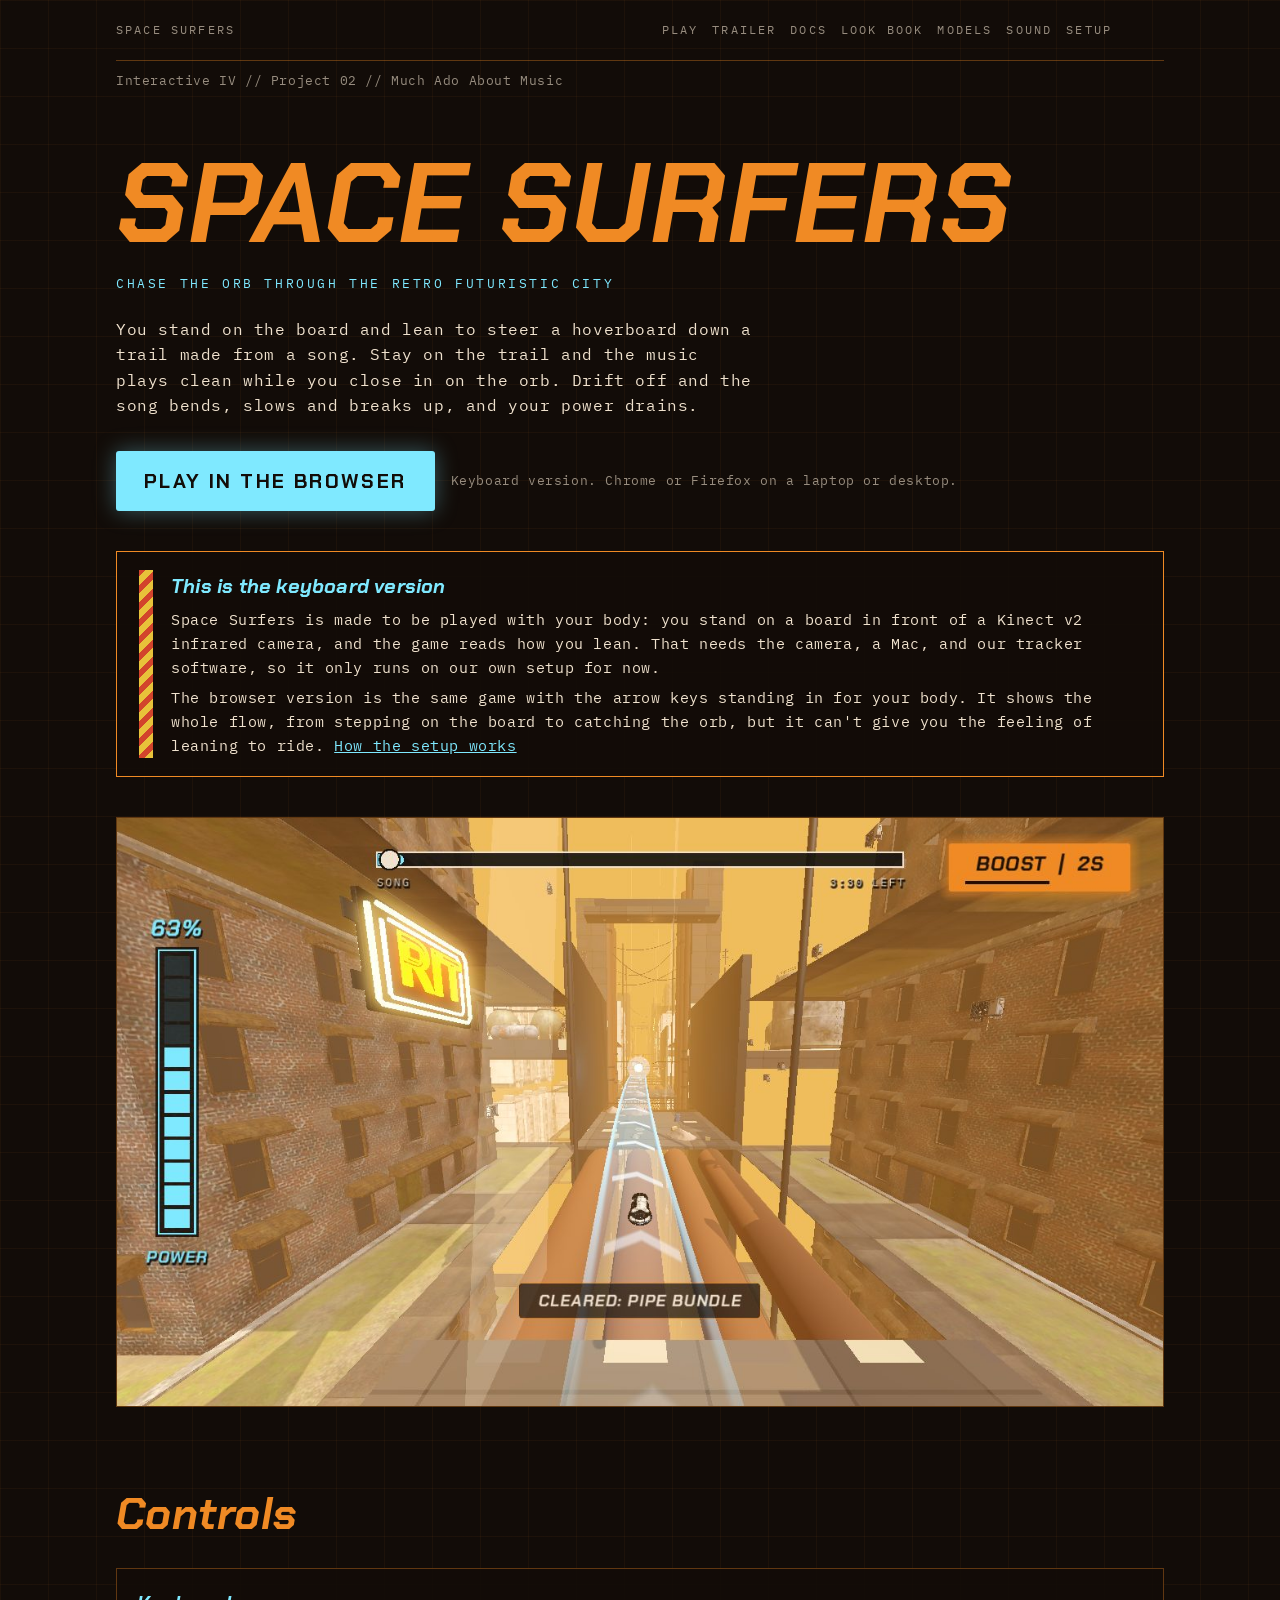
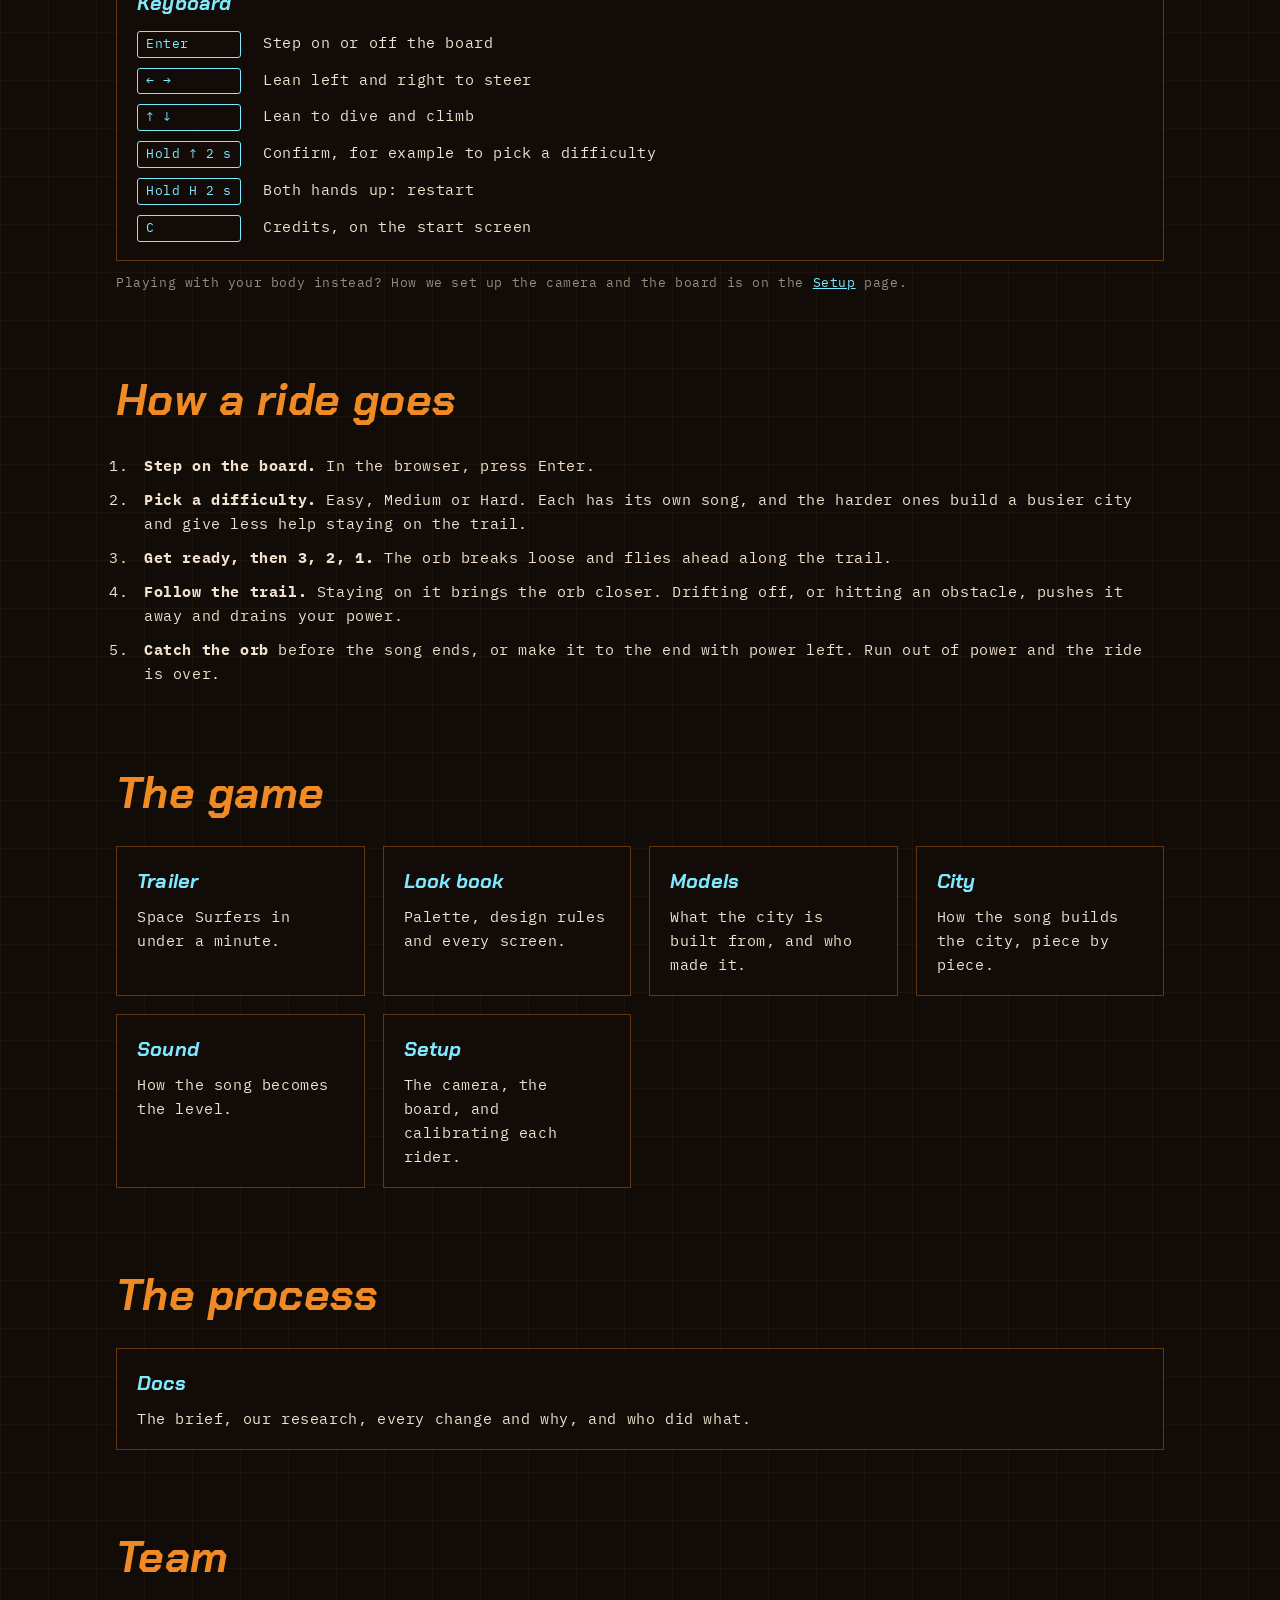
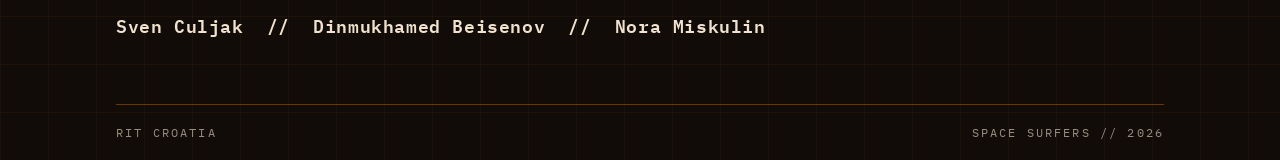
==== commit cdd796b1: "Rename Install to Setup: nav on every page, home links and card, class-demo framing, software note i" ====
--- a/index.html
+++ b/index.html
@@ -97,7 +97,7 @@
 <div class="wrap">
   <header class="bar">
     <span>Space Surfers</span>
-    <nav class="topnav"><a href="play/">Play</a><a href="video/">Trailer</a><a href="docs/">Docs</a><a href="lookbook/">Look book</a><a href="models/">Models</a><a href="sound/">Sound</a><a href="install/">Install</a></nav>
+    <nav class="topnav"><a href="play/">Play</a><a href="video/">Trailer</a><a href="docs/">Docs</a><a href="lookbook/">Look book</a><a href="models/">Models</a><a href="sound/">Sound</a><a href="install/">Setup</a></nav>
     <span class="theme-slot" aria-hidden="true"></span>
   </header>
   <p class="note" style="margin:10px 0 0">Interactive IV // Project 02 // Much Ado About Music</p>
@@ -114,8 +114,8 @@
     <div class="stripe" aria-hidden="true"></div>
     <div>
       <h3>This is the keyboard version</h3>
-      <p>Space Surfers is made to be played with your body: you stand on a board in front of a Kinect v2 infrared camera, and the game reads how you lean. That needs the camera, a Mac, and our tracker software, so it only runs in our installation for now.</p>
-      <p>The browser version is the same game with the arrow keys standing in for your body. It shows the whole flow, from stepping on the board to catching the orb, but it can't give you the feeling of leaning to ride. <a href="install/">How the installation works</a></p>
+      <p>Space Surfers is made to be played with your body: you stand on a board in front of a Kinect v2 infrared camera, and the game reads how you lean. That needs the camera, a Mac, and our tracker software, so it only runs on our own setup for now.</p>
+      <p>The browser version is the same game with the arrow keys standing in for your body. It shows the whole flow, from stepping on the board to catching the orb, but it can't give you the feeling of leaning to ride. <a href="install/">How the setup works</a></p>
     </div>
   </div>
 
@@ -135,7 +135,7 @@
       </div>
     </div>
   </div>
-  <p class="note" style="margin-top:12px">Playing with your body instead? The body controls are on the <a href="install/">Install</a> page.</p>
+  <p class="note" style="margin-top:12px">Playing with your body instead? How we set up the camera and the board is on the <a href="install/">Setup</a> page.</p>
 
   <h2>How a ride goes</h2>
   <ol class="steps">
@@ -153,7 +153,7 @@
     <a class="card" href="models/"><h3>Models</h3><p>What the city is built from, and who made it.</p></a>
     <a class="card" href="city/"><h3>City</h3><p>How the song builds the city, piece by piece.</p></a>
     <a class="card" href="sound/"><h3>Sound</h3><p>How the song becomes the level.</p></a>
-    <a class="card" href="install/"><h3>Install</h3><p>The board, the camera, and riding with your body.</p></a>
+    <a class="card" href="install/"><h3>Setup</h3><p>The camera, the board, and calibrating each rider.</p></a>
   </div>
 
   <h2>The process</h2>
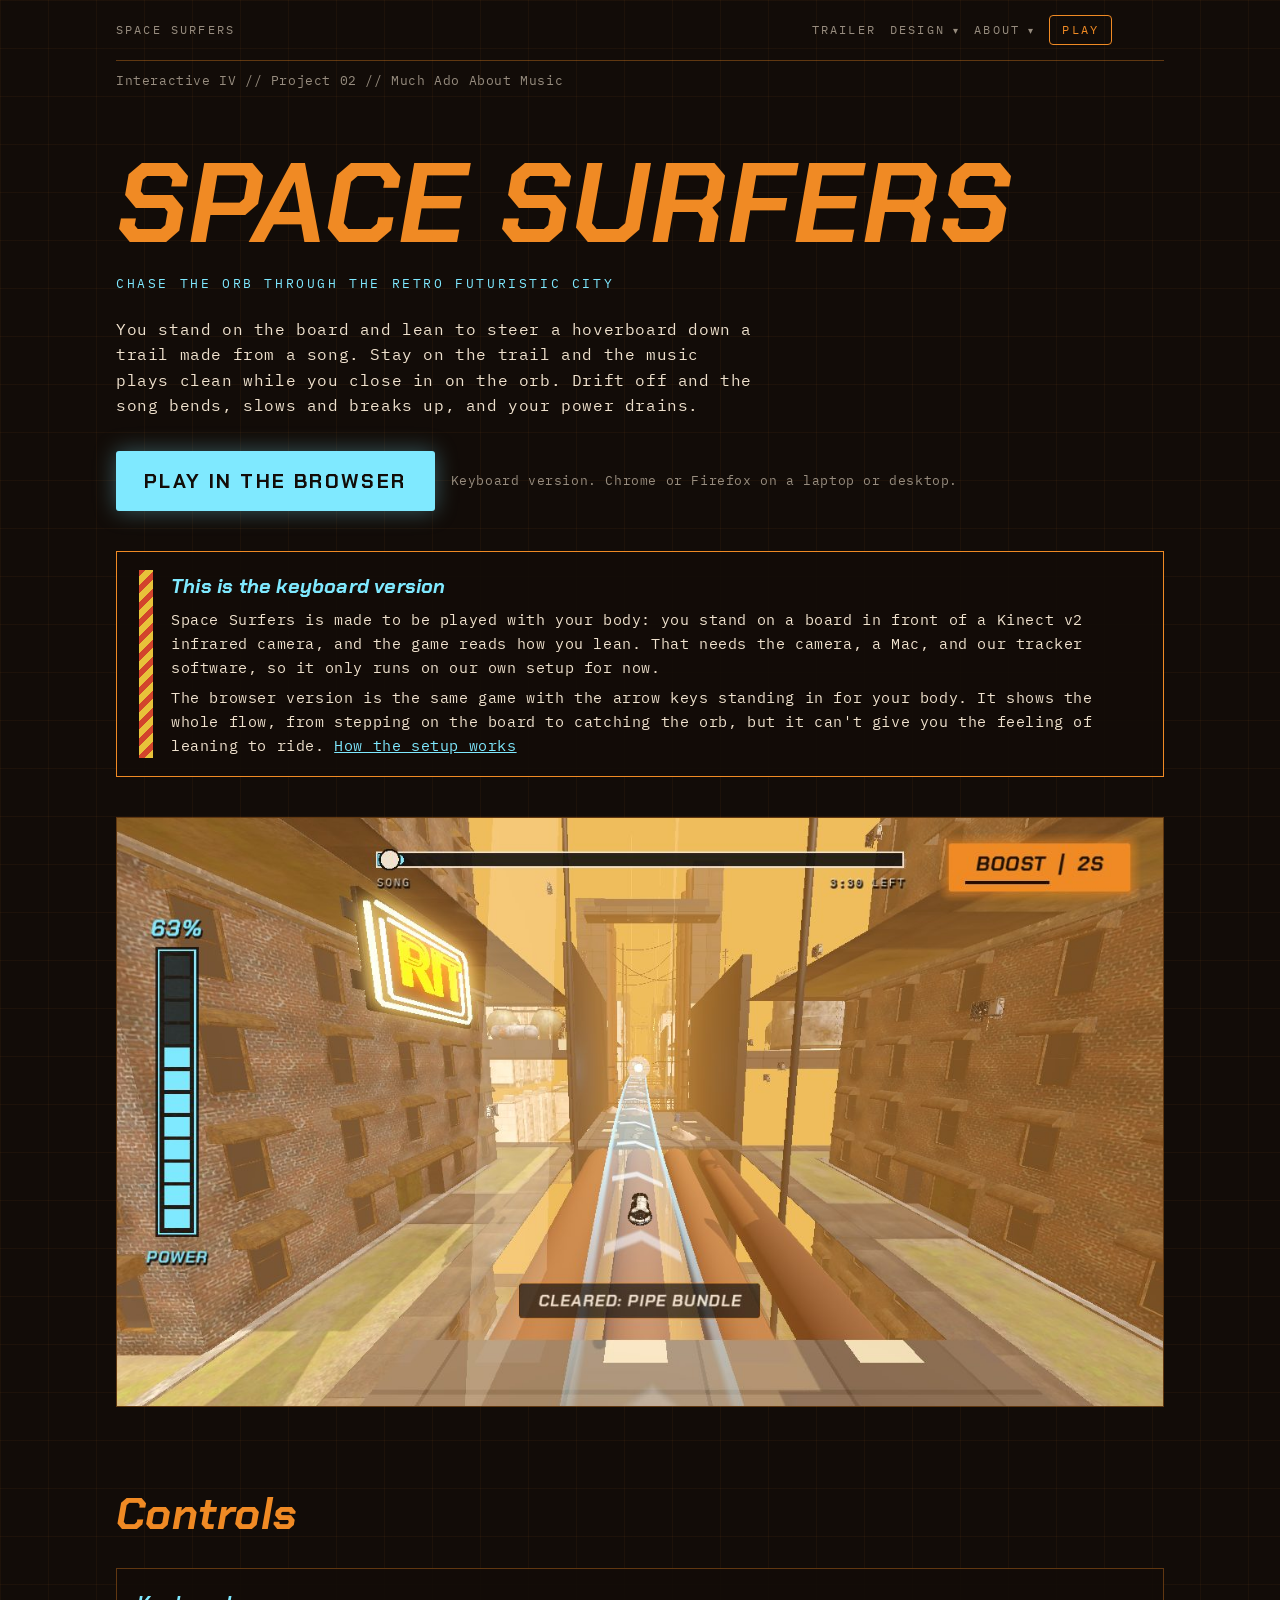
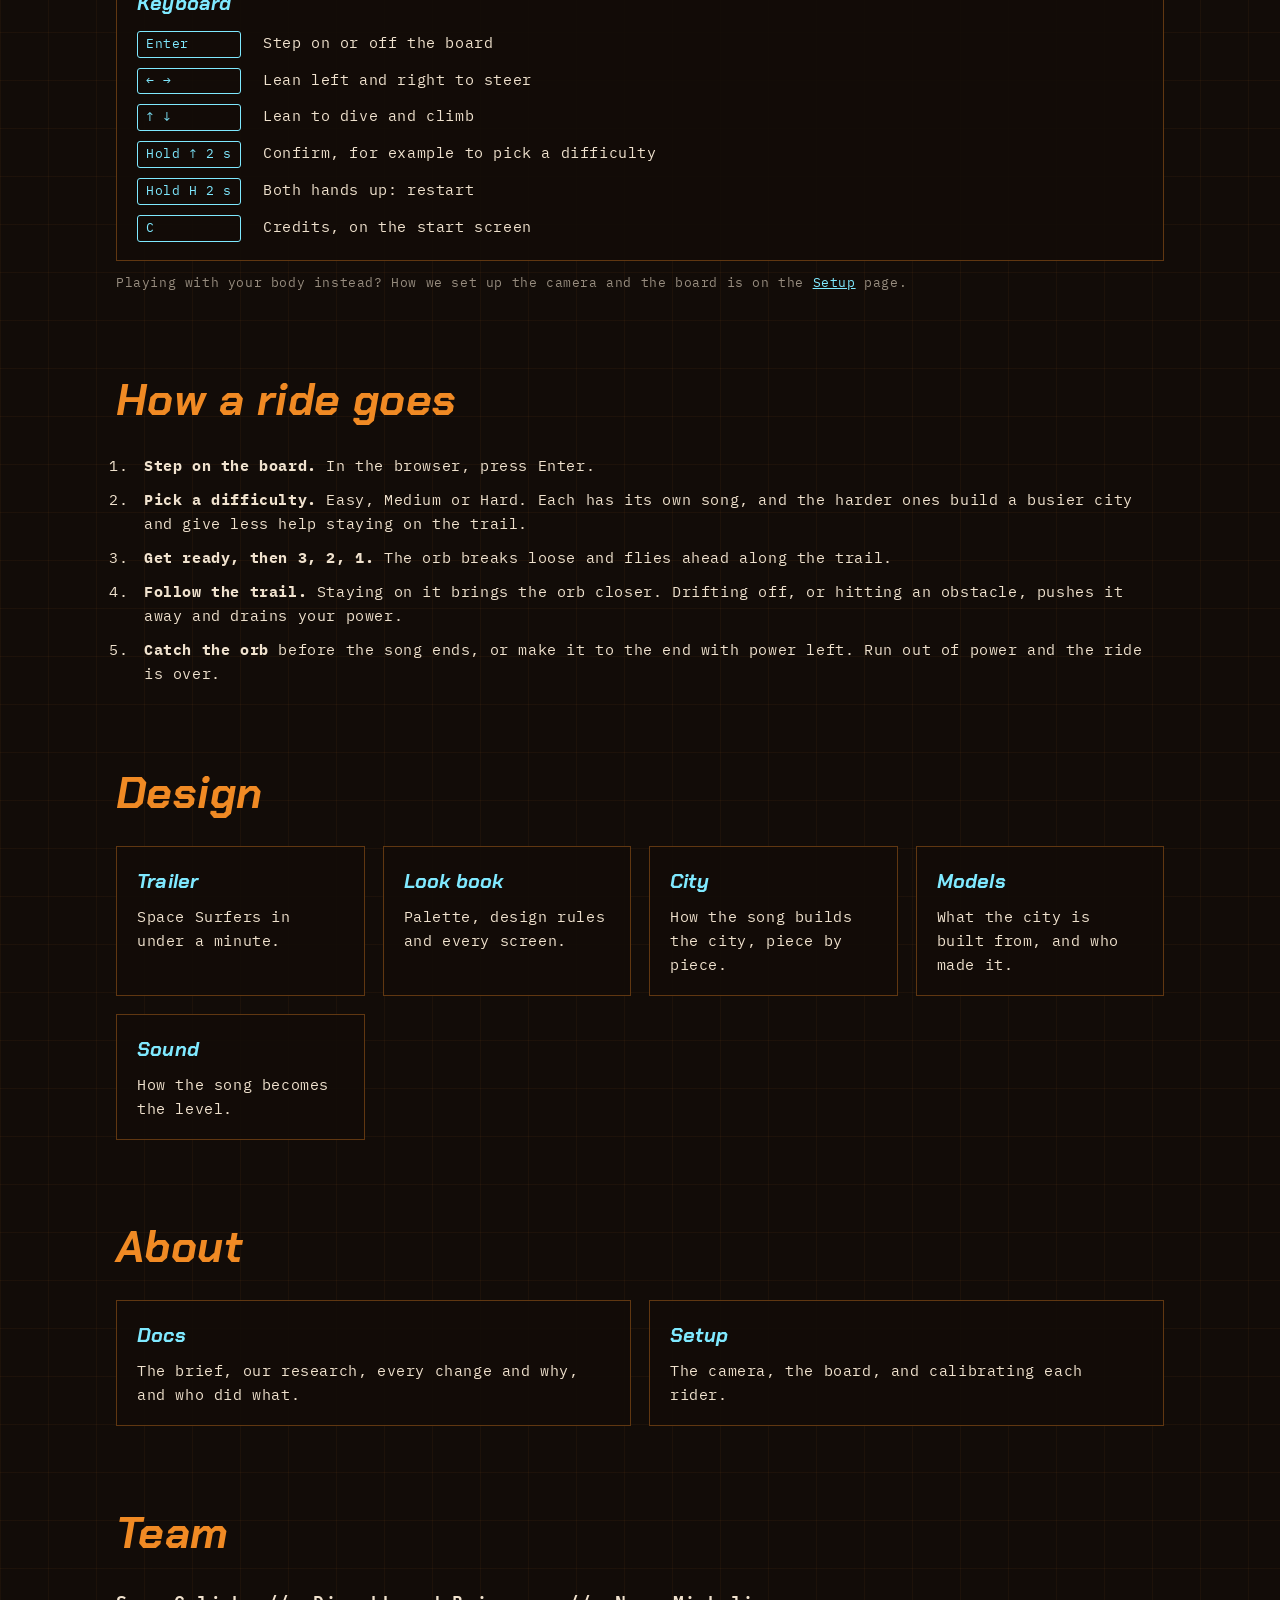
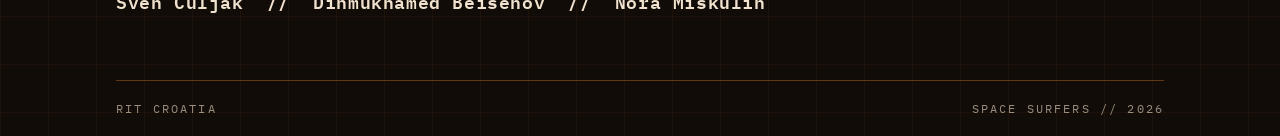
==== commit da80dd33: "Site menu with hierarchy: Trailer, Design (Look book, City, Models, Sound), About (Docs, Setup), Pla" ====
--- a/index.html
+++ b/index.html
@@ -92,12 +92,13 @@
   .explore a.card:hover { border-color: var(--blue); }
   .explore a.card h3 { color: var(--blue); }
 </style>
+<link rel="stylesheet" href="nav.css">
 </head>
 <body>
 <div class="wrap">
   <header class="bar">
     <span>Space Surfers</span>
-    <nav class="topnav"><a href="play/">Play</a><a href="video/">Trailer</a><a href="docs/">Docs</a><a href="lookbook/">Look book</a><a href="models/">Models</a><a href="sound/">Sound</a><a href="install/">Setup</a></nav>
+    <nav class="sitenav topnav" aria-label="Site"><a href="video/">Trailer</a><details><summary>Design</summary><div class="menu"><a href="lookbook/">Look book</a><a href="city/">City</a><a href="models/">Models</a><a href="sound/">Sound</a></div></details><details><summary>About</summary><div class="menu"><a href="docs/">Docs</a><a href="install/">Setup</a></div></details><a class="play" href="play/">Play</a></nav>
     <span class="theme-slot" aria-hidden="true"></span>
   </header>
   <p class="note" style="margin:10px 0 0">Interactive IV // Project 02 // Much Ado About Music</p>
@@ -146,19 +147,19 @@
     <li><b>Catch the orb</b> before the song ends, or make it to the end with power left. Run out of power and the ride is over.</li>
   </ol>
 
-  <h2>The game</h2>
+  <h2>Design</h2>
   <div class="grid explore">
     <a class="card" href="video/"><h3>Trailer</h3><p>Space Surfers in under a minute.</p></a>
     <a class="card" href="lookbook/"><h3>Look book</h3><p>Palette, design rules and every screen.</p></a>
+    <a class="card" href="city/"><h3>City</h3><p>How the song builds the city, piece by piece.</p></a>
     <a class="card" href="models/"><h3>Models</h3><p>What the city is built from, and who made it.</p></a>
-    <a class="card" href="city/"><h3>City</h3><p>How the song builds the city, piece by piece.</p></a>
     <a class="card" href="sound/"><h3>Sound</h3><p>How the song becomes the level.</p></a>
-    <a class="card" href="install/"><h3>Setup</h3><p>The camera, the board, and calibrating each rider.</p></a>
   </div>
 
-  <h2>The process</h2>
+  <h2>About</h2>
   <div class="grid explore">
     <a class="card" href="docs/"><h3>Docs</h3><p>The brief, our research, every change and why, and who did what.</p></a>
+    <a class="card" href="install/"><h3>Setup</h3><p>The camera, the board, and calibrating each rider.</p></a>
   </div>
 
   <h2>Team</h2>
@@ -169,5 +170,6 @@
     <span>Space Surfers // 2026</span>
   </footer>
 </div>
+<script src="nav.js"></script>
 </body>
 </html>
--- a/nav.css
+++ b/nav.css
@@ -0,0 +1,19 @@
+/* Site menu, shared by every page: Trailer, Design and About groups, and Play as a button. */
+.sitenav { display: flex; align-items: center; gap: 14px; margin-left: auto; }
+.sitenav details { position: relative; }
+.sitenav summary { list-style: none; cursor: pointer; color: var(--dim); }
+.sitenav summary::-webkit-details-marker { display: none; }
+.sitenav summary::after { content: " ▾"; font-size: 0.85em; }
+.sitenav summary:hover, .sitenav details[open] summary, .sitenav summary.here { color: var(--orange); }
+.sitenav .menu {
+  position: absolute; right: 0; top: calc(100% + 10px); z-index: 20; min-width: 170px;
+  display: grid; padding: 6px; background: var(--bg); border: 1px solid var(--rule); border-radius: 6px;
+  box-shadow: 0 10px 28px rgba(0, 0, 0, 0.35);
+}
+.sitenav .menu a { padding: 8px 10px; border-radius: 4px; }
+.sitenav .menu a:hover, .sitenav .menu a[aria-current] { background: var(--panel); }
+.sitenav a.play { color: var(--orange); border: 1px solid var(--orange); border-radius: 4px; padding: 4px 12px; }
+.sitenav a.play:hover, .sitenav a.play[aria-current] { background: var(--orange); color: var(--bg); }
+@media (max-width: 520px) {
+  .sitenav { gap: 10px; }
+}
